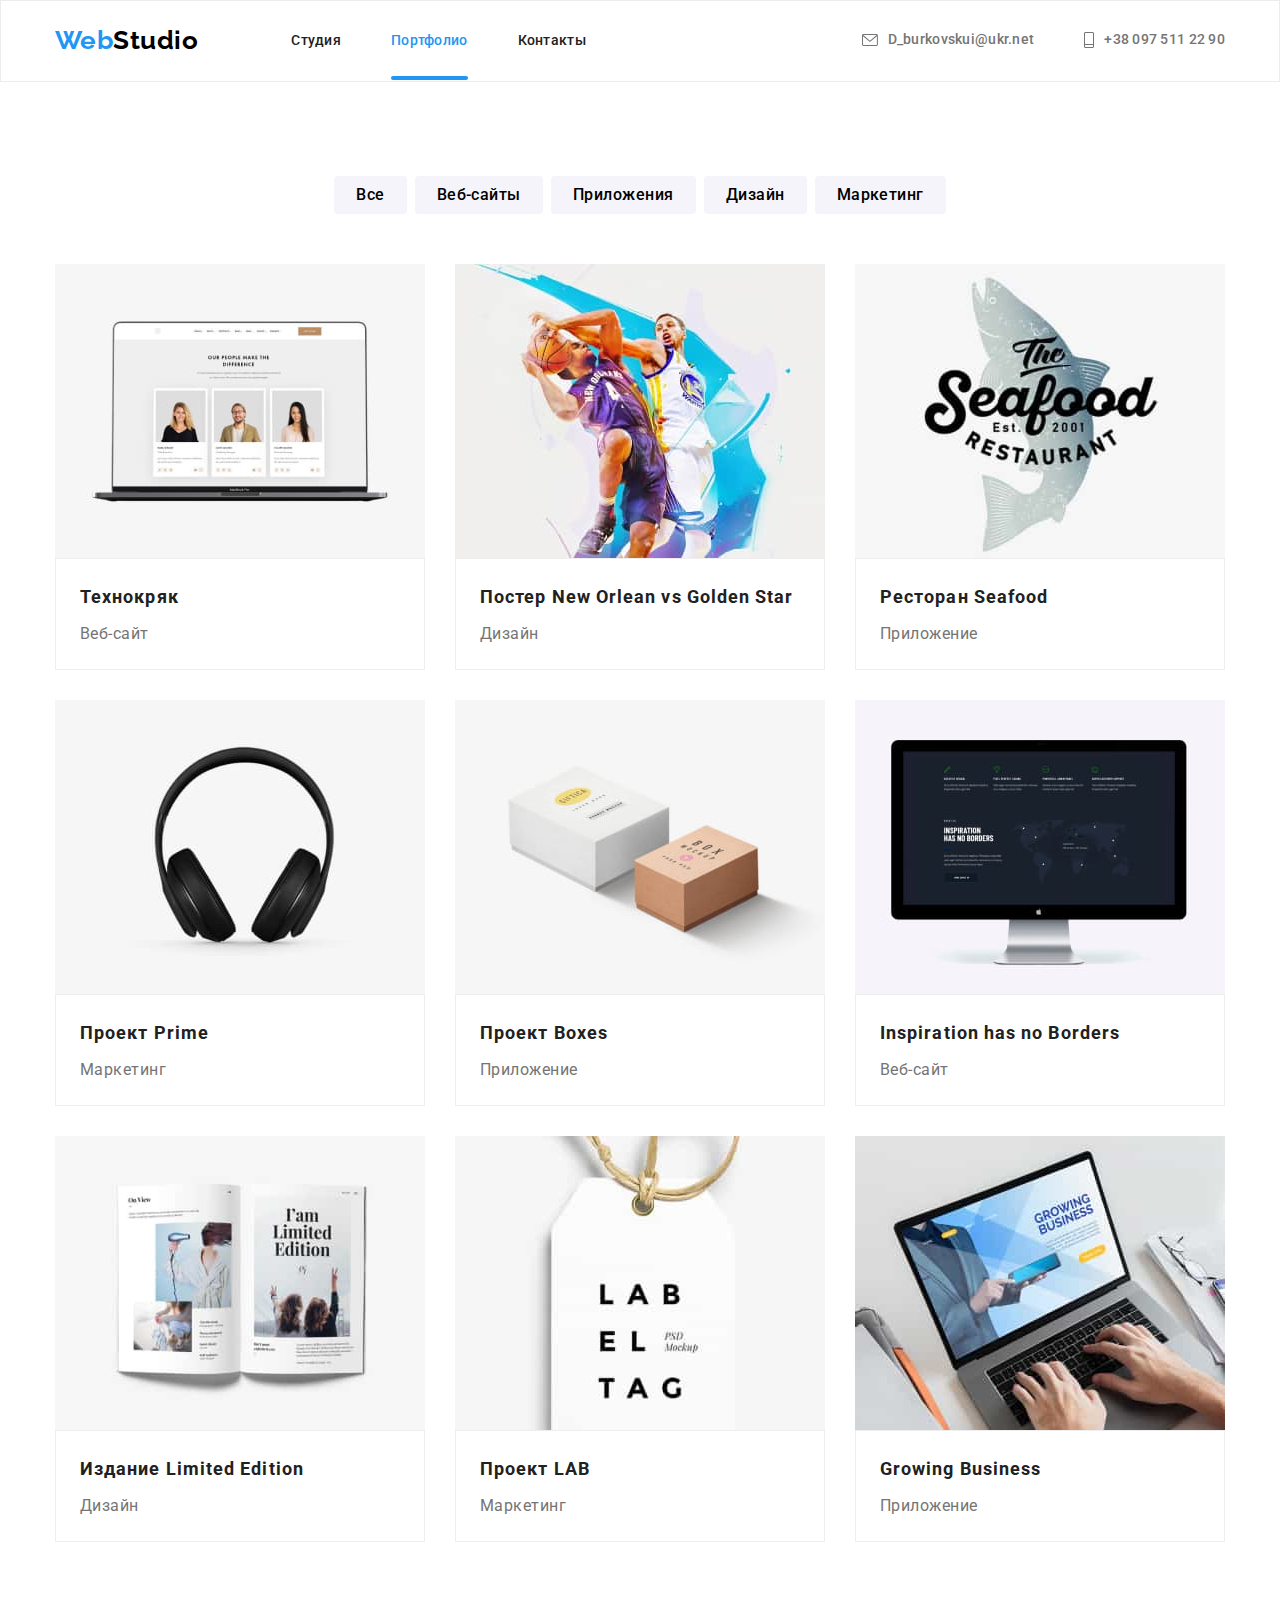
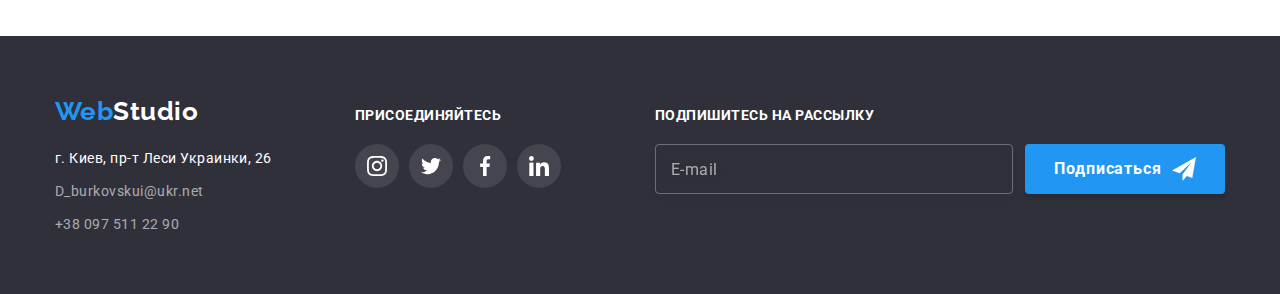
==== portfolio.html @ 9771c212 "Добавил стартовые файлы проекта" ====
<!DOCTYPE html>
<html lang="ru">

   <head>
   <meta charset="UTF-8">
   <meta http-equiv="X-UA-Compatible" content="IE=edge">
   <meta name="viewport" content="width=device-width, initial-scale=1.0">
   <title>Web studio</title>
   <link rel="preconnect" href="https://fonts.gstatic.com">
   <link
   href="https://fonts.googleapis.com/css2?family=Raleway:wght@700&family=Roboto:wght@400;500;700;900&display=swap"
   rel="stylesheet">
   <link rel="stylesheet" href="./css/main.min.css">
   </head>

   <body>

      <!-- Header -->

      <header class="page-header">
         <div class="container page-header__container">

            <nav class="navigation">

               <a href="./index.html" class="logo page-header__logo">Web<span class="logo--black-color">Studio</span></a>

               <ul class="navigation__list">
                  <li class="navigation__item">
                     <a href="./index.html" class="navigation__link">Студия</a>
                  </li>
                  <li class="navigation__item">
                     <a href="./portfolio.html" class="navigation__link navigation__link--current">Портфолио</a>
                  </li>
                  <li class="navigation__item">
                     <a href="" class="navigation__link">Контакты</a>
                  </li>
               </ul>
            </nav>

            <ul class="contacts">
               <li class="contacts__item">
                  <a href="mailto:D_burkovskui@ukr.net" class="contacts__link">
                     <svg class="contacts__icon--mail">
                        <use href="./images/svg-icons/sprite.svg#icon-message"></use>
                     </svg> D_burkovskui@ukr.net
                  </a>
               </li>
               <li class="contacts__item">
                  <a href="tel:+380975112290" class="contacts__link">
                     <svg class="contacts__icon--phone">
                        <use href="./images/svg-icons/sprite.svg#icon-phone"></use>
                     </svg>+38 097 511 22 90
                  </a>
               </li>
            </ul>
         </div>
      </header>

      <!-- Portfolio section -->

      <main>
         <section class="portfolio-page section">

            <div class="container">
               <h1 class="section-title visually-hidden">Портфолио</h1>

               <ul class="filter-list">
                  <li class="filter-list__item"><button type="button" class="button filter-list__button">Все</button></li>
                  <li class="filter-list__item"><button type="button" class="button filter-list__button">Веб-сайты</button></li>
                  <li class="filter-list__item"><button type="button" class="button filter-list__button">Приложения</button></li>
                  <li class="filter-list__item"><button type="button" class="button filter-list__button">Дизайн</button></li>
                  <li class="filter-list__item"><button type="button" class="button filter-list__button">Маркетинг</button></li>
               </ul>

               <ul class="product-list grid">

                  <li class="grid-item">
                    <article class="product">
                        <a href="" class="product__link">
                           <div class="thumb thumb--overfolw-hidden">
                              <img src="./images/images-portfolio/img(8).jpg" alt="Команда" width="370" height="294">
                              <div class="product__description">
                                 <p class="product__text">Технокряк это современная площадка распространения коронавируса.
                                    Компании используют эту платформу для цифрового шпионажа и атак
                                    на защищённые сервера конкурентов.
                                 </p>
                              </div>
                           </div>
                           <div class="product__meta">
                              <h3 class="product__name">Технокряк</h3>
                              <p class="product__field">Веб-сайт</p>
                           </div>
                        </a>
                    </article>
                  </li>

                  <li class="grid-item">
                     <article class="product">
                        <a href="" class="product__link">
                           <div class="thumb--overfolw-hidden thumb">
                              <img src="./images/images-portfolio/img(9).jpg" alt="Команда" width="370" height="294">
                              <div class="product__description">
                                 <p class="product__text">Технокряк это современная площадка распространения коронавируса.
                                    Компании используют эту платформу для цифрового шпионажа и атак
                                    на защищённые сервера конкурентов.
                                 </p>
                              </div>
                           </div>
                           <div class="product__meta">
                              <h3 class="product__name">Постер New Orlean vs Golden Star</h3>
                              <p class="product__field">Дизайн</p>
                           </div>
                        </a>
                     </article>
                  </li>

                  <li class="grid-item">
                     <article class="product">
                        <a href="" class="product__link">
                           <div class="thumb--overfolw-hidden thumb">
                              <img src="./images/images-portfolio/img(10).jpg" alt="Команда" width="370" height="294">
                              <div class="product__description">
                                 <p class="product__text">Технокряк это современная площадка распространения коронавируса.
                                    Компании используют эту платформу для цифрового шпионажа и атак
                                    на защищённые сервера конкурентов.
                                 </p>
                              </div>
                           </div>
                           <div class="product__meta">
                              <h3 class="product__name">Ресторан Seafood</h3>
                              <p class="product__field">Приложение</p>
                           </div>
                        </a>
                     </article>
                  </li>

                  <li class="grid-item">
                     <article class="product">
                        <a href="" class="product__link">
                           <div class="thumb--overfolw-hidden thumb">
                              <img src="./images/images-portfolio/img(11).jpg" alt="Команда" width="370" height="294">
                              <div class="product__description">
                                 <p class="product__text">Технокряк это современная площадка распространения коронавируса.
                                    Компании используют эту платформу для цифрового шпионажа и атак
                                    на защищённые сервера конкурентов.
                                 </p>
                              </div>
                           </div>
                           <div class="product__meta">
                              <h3 class="product__name">Проект Prime</h3>
                              <p class="product__field">Маркетинг</p>
                           </div>
                        </a>
                     </article>
                  </li>

                  <li class="grid-item">
                     <article class="product">
                        <a href="" class="product__link">
                           <div class="thumb--overfolw-hidden thumb">
                              <img src="./images/images-portfolio/img(12).jpg" alt="Команда" width="370" height="294">
                              <div class="product__description">
                                 <p class="product__text">Технокряк это современная площадка распространения коронавируса.
                                    Компании используют эту платформу для цифрового шпионажа и атак
                                    на защищённые сервера конкурентов.
                                 </p>
                              </div>
                           </div>
                           <div class="product__meta">
                              <h3 class="product__name">Проект Boxes</h3>
                              <p class="product__field">Приложение</p>
                           </div>
                        </a>
                     </article>
                  </li>

                  <li class="grid-item">
                     <article class="product">
                        <a href="" class="product__link">
                           <div class="thumb--overfolw-hidden thumb">
                              <img src="./images/images-portfolio/img(13).jpg" alt="Команда" width="370" height="294">
                              <div class="product__description">
                                 <p class="product__text">Технокряк это современная площадка распространения коронавируса.
                                    Компании используют эту платформу для цифрового шпионажа и атак
                                    на защищённые сервера конкурентов.
                                 </p>
                              </div>
                           </div>
                           <div class="product__meta">
                              <h3 class="product__name">Inspiration has no Borders</h3>
                              <p class="product__field">Веб-сайт</p>
                           </div>
                        </a>
                     </article>
                  </li>

                  <li class="grid-item">
                     <article class="product">
                        <a href="" class="product__link">
                           <div class="thumb--overfolw-hidden thumb">
                              <img src="./images/images-portfolio/img(14).jpg" alt="Команда" width="370" height="294">
                              <div class="product__description">
                                 <p class="product__text">Технокряк это современная площадка распространения коронавируса.
                                    Компании используют эту платформу для цифрового шпионажа и атак
                                    на защищённые сервера конкурентов.
                                 </p>
                              </div>
                           </div>
                           <div class="product__meta">
                              <h3 class="product__name">Издание Limited Edition</h3>
                              <p class="product__field">Дизайн</p>
                           </div>
                        </a>
                     </article>
                  </li>

                  <li class="grid-item">
                     <article class="product">
                        <a href="" class="product__link">
                           <div class="thumb--overfolw-hidden thumb">
                              <img src="./images/images-portfolio/img(15).jpg" alt="Команда" width="370" height="294">
                              <div class="product__description">
                                 <p class="product__text">Технокряк это современная площадка распространения коронавируса.
                                    Компании используют эту платформу для цифрового шпионажа и атак
                                    на защищённые сервера конкурентов.
                                 </p>
                              </div>
                           </div>
                           <div class="product__meta">
                              <h3 class="product__name">Проект LAB</h3>
                              <p class="product__field">Маркетинг</p>
                           </div>
                        </a>
                     </article>
                  </li>

                  <li class="grid-item">
                     <article class="product">
                        <a href="" class="product__link">
                           <div class="thumb--overfolw-hidden thumb">
                              <img src="./images/images-portfolio/img(16).jpg" alt="Команда" width="370" height="294">
                              <div class="product__description">
                                 <p class="product__text">
                                    Технокряк это современная площадка распространения коронавируса.
                                    Компании используют эту платформу для цифрового шпионажа и атак
                                    на защищённые сервера конкурентов.
                                 </p>
                              </div>
                           </div>
                           <div class="product__meta">
                              <h3 class="product__name">Growing Business</h3>
                              <p class="product__field">Приложение</p>
                           </div>
                        </a>
                     </article>
                  </li>

               </ul>
            </div>
         </section>
      </main>

      <!-- Footer -->

      <footer class="page-footer">
         <div class="container page-footer__container">

            <div class="page-footer__address-part">

               <a href="./index.html" class="logo page-footer__logo">Web<span class="logo--inverse">Studio</span></a>

               <address class="address">
                  <ul class="address__list">
                     <li class="address__item">
                        <a href="https://goo.gl/maps/1382NL266sKPZNC96"
                     class="address__link address__link--white-color" target="_blank" rel="noopener noreferrer">г. Киев, пр-т Леси Украинки, 26</a>
                     </li>
                     <li class="address__item">
                        <a href="mailto:D_burkovskui@ukr.net"
                     class="address__link">D_burkovskui@ukr.net</a>
                     </li>
                     <li class="address__item">
                        <a href="tel:+380975112290" class="address__link">+38 097 511 22 90</a>
                     </li>
                  </ul>
               </address>
            </div>

            <div class="page-footer__socials-part">
               <p class="subtitle">присоединяйтесь</p>

               <ul class="socials page-footer__socials">
                  <li class="socials__item">
                     <a href="" class="socials__link socials__link--bgcgrey" aria-label="Instagarm" target="_blank"
                     rel="noopener noreferrer">
                        <svg class="socials__icon socials__icon--notfillchange">
                           <use href="./images/svg-icons/sprite.svg#icon-instagram"></use>
                        </svg>
                     </a>
                  </li>
                  <li class="socials__item">
                     <a href="" class="socials__link socials__link--bgcgrey" aria-label="Twitter" target="_blank" rel="noopener noreferrer">
                        <svg class="socials__icon socials__icon--notfillchange">
                           <use href="./images/svg-icons/sprite.svg#icon-twitter"></use>
                        </svg>
                     </a>
                  </li>
                  <li class="socials__item">
                     <a href="" class="socials__link socials__link--bgcgrey" aria-label="Facebook" target="_blank"
                     rel="noopener noreferrer">
                        <svg class="socials__icon socials__icon--notfillchange">
                           <use href="./images/svg-icons/sprite.svg#icon-facebook"></use>
                        </svg>
                     </a>
                  </li>
                  <li class="socials__item">
                     <a href="" class="socials__link socials__link--bgcgrey" aria-label="LinkedIn" target="_blank"
                     rel="noopener noreferrer">
                        <svg class="socials__icon socials__icon--notfillchange">
                           <use href="./images/svg-icons/sprite.svg#icon-linkedin"></use>
                        </svg>
                     </a>
                  </li>
               </ul>
            </div>

            <div class="page-footer__form-part">
               <p class="subtitle">Подпишитесь на рассылку</p>

               <form class="subscribes-form">
                  <label>
                     <input class="subscribes-form__input" type="email" name="email" placeholder="E-mail"/>
                  </label>
                  <button type="submit" class="subscribes-form__button button">Подписаться
                     <svg class="submit__icon submit__icon--append">
                        <use href="./images/svg-icons/sprite.svg#icon-send-message"></use>
                     </svg>
                  </button>
               </form>
            </div>

         </div>
      </footer>

   </body>

</html>
---- css/main.min.css ----
html{box-sizing:border-box}*,*::before,*::after{box-sizing:inherit}html{line-height:1.15}body{margin:0}h1{font-size:2em;margin:0.67em 0}hr{box-sizing:content-box;height:0}pre{font-family:monospace, monospace;font-size:1em}a{-webkit-text-decoration-skip:objects}abbr[title]{text-decoration:underline dotted}b,strong{font-weight:bolder}code,kbd,samp{font-family:monospace, monospace;font-size:1em}small{font-size:80%}sub,sup{font-size:75%;line-height:0;position:relative;vertical-align:baseline}sub{bottom:-0.25em}sup{top:-0.5em}button,input,optgroup,select,textarea{font-family:inherit;font-size:100%;line-height:1.15;margin:0}button,select{text-transform:none}button,[type='reset'],[type='submit']{-webkit-appearance:button}button::-moz-focus-inner,[type='button']::-moz-focus-inner,[type='reset']::-moz-focus-inner,[type='submit']::-moz-focus-inner{border-style:none;padding:0}button:-moz-focusring,[type='button']:-moz-focusring,[type='reset']:-moz-focusring,[type='submit']:-moz-focusring{outline:1px dotted ButtonText}fieldset{padding:0.35em 0.75em 0.625em}legend{padding:0}progress{vertical-align:baseline}[type='number']::-webkit-inner-spin-button,[type='number']::-webkit-outer-spin-button{height:auto}[type='search']{-webkit-appearance:textfield;outline-offset:-2px}[type='search']::-webkit-search-cancel-button,[type='search']::-webkit-search-decoration{-webkit-appearance:none}::-webkit-file-upload-button{-webkit-appearance:button;font:inherit}details{display:block}summary{display:list-item}:root{--main-text-color: #212121;--auxiliary-text-color: #757575;--accent-text-color: #2196f3;--main-bg-color: #ffffff;--auxiliary-bg-color: #f5f4fa;--main-bg-section-color: #2f303a;--main-icon-color: #afb1b8;--logo-font: "Raleway", sans-serif;--main-text-font: "Roboto", sans-serif;--grid-item: 3;--animation: 250ms cubic-bezier(0.4, 0, 0.2, 1)}.container{width:1200px;padding-left:15px;padding-right:15px;margin-left:auto;margin-right:auto}html{box-sizing:border-box}*,*::after,*::before{box-sizing:inherit}body{background-color:var(--main-bg-color);font-family:var(--main-text-font);color:var(--main-text-color);letter-spacing:0.03em}img{display:block;max-width:100%}.list{list-style:none;padding-left:0;margin-bottom:0}.visually-hidden{position:absolute !important;clip:rect(1px 1px 1px 1px);clip:rect(1px, 1px, 1px, 1px);padding:0 !important;border:0 !important;height:1px !important;width:1px !important;overflow:hidden}.logo{font-family:var(--logo-font);font-weight:700;font-size:26px;line-height:1.19;color:var(--accent-text-color);text-decoration:none}.button{font-size:16px;text-align:center;cursor:pointer;border:0;border-radius:4px;transition:color var(--animation),background-color var(--animation),box-shadow var(--animation)}.section-title{font-weight:700;font-size:36px;line-height:1.16;text-align:center;margin:0}.subtitle{font-weight:700;font-size:14px;line-height:1.14;text-transform:uppercase;color:var(--main-bg-color);margin:0}.socials{display:flex;list-style:none;padding-left:0;margin:0}.socials__item:not(:last-child){margin-right:10px}.socials__icon{width:20px;height:20px;fill:var(--main-icon-color)}.socials__link{display:flex;justify-content:center;align-items:center;width:44px;height:44px;background-color:var(--main-bg-color);border-radius:50%;transition:background-color var(--animation)}.socials__link:hover,.socials__link:focus{background-color:var(--accent-text-color)}.socials__link:hover .socials__icon,.socials__link:focus .socials__icon{fill:var(--main-bg-color)}.socials__link .socials__icon{transition:fill var(--animation)}.modal__backdrop{position:fixed;top:0;left:0;width:100%;height:100%;background-color:rgba(0,0,0,0.2);z-index:100;opacity:1;transition:opacity 500ms ease-out 200ms}.modal__backdrop.is-hidden{opacity:0;pointer-events:none;visibility:hidden}.modal{position:absolute;top:50%;left:50%;transform:translate(-50%, -50%) scale(1);width:100%;max-width:528px;min-height:581px;background:var(--main-bg-color);box-shadow:0px 1px 3px rgba(0,0,0,0.12),0px 1px 1px rgba(0,0,0,0.14),0px 2px 1px rgba(0,0,0,0.2);border-radius:4px;transition:transform 300ms ease-out 1ms}.is-hidden .modal{transform:translate(100%, 100%) scale(0.2)}.modal__close-button{position:absolute;top:8px;right:8px;display:flex;justify-content:center;align-items:center;width:30px;height:30px;background:var(--main-bg-color);border:1px solid rgba(0,0,0,0.1);border-radius:50%;cursor:pointer;transition:border-color var(--animation)}.modal__close-button:hover,.modal__close-button:focus{outline:none;border-color:var(--accent-text-color)}.modal__close-button:hover .modal__icon_exit,.modal__close-button:focus .modal__icon_exit{fill:var(--accent-text-color)}.modal__close-button .modal__icon_exit{width:18px;height:18px;transition:fill var(--animation)}.order-service-form{padding:40px}.form-group{margin-bottom:10px;position:relative;margin-top:4px}.order-service-form__title{font-weight:700;font-size:20px;line-height:1.15px;text-align:center;color:var(--main-text-color);margin:0;margin-bottom:12px}.order-service-form__label{font-weight:400;font-size:12px;line-height:1.17px;letter-spacing:0.01em;color:var(--auxiliary-text-color)}.modal__icon{position:absolute;top:50%;left:12px;width:18px;height:18px;transform:translateY(-50%);transition:fill var(--animation)}.order-service-form__input{width:100%;border:1px solid rgba(33,33,33,0.2);border-radius:4px;height:40px;padding:0 42px;transition:border-color var(--animation)}.order-service-form__input:focus+.modal__icon,.order-service-form__input:not(:placeholder-shown)+.modal__icon{fill:var(--accent-text-color)}.order-service-form__input:not(:placeholder-shown){border-color:var(--accent-text-color)}.order-service-form__input:focus{outline:none;border-color:var(--accent-text-color)}.order-service-form__feedback{width:100%;resize:none;border:1px solid rgba(33,33,33,0.2);border-radius:4px;margin-top:4px;padding:12px 16px 0;transition:border-color var(--animation)}.order-service-form__feedback::placeholder{font-weight:400;font-size:14px;line-height:1.14px;letter-spacing:0.01em;color:rgba(117,117,117,0.5)}.order-service-form__feedback:not(:placeholder-shown){border-color:var(--accent-text-color)}.order-service-form__feedback:focus{outline:none;border-color:var(--accent-text-color)}.submit-button{background-color:var(--accent-text-color);color:var(--main-bg-color);font-weight:700;line-height:1.88;letter-spacing:0.06em;box-shadow:0px 4px 4px rgba(0,0,0,0.15);padding:10px 55px;margin-top:30px;display:flex;margin-right:auto;margin-left:auto}.submit-button:focus,.submit-button:hover{background-color:var(--auxiliary-bg-color);color:var(--main-text-color)}.check{margin-top:20px;display:flex;justify-content:center;align-items:center;font-weight:400;font-size:14px;line-height:1.7;color:var(--auxiliary-text-color)}.modal__link--checkbox{font-weight:400;font-size:14px;line-height:1.71;text-decoration-line:underline;color:var(--accent-text-color);margin-left:3px}.check__input{position:absolute;width:1px;height:1px;margin:-1px;border:0;padding:0;clip:rect(0 0 0 0);overflow:hidden}.check__input:checked+.check__box{background-color:var(--accent-text-color);background-image:url(../images/svg-icons/icons/on.svg);background-repeat:no-repeat;background-size:cover;background-origin:border-box;border-color:var(--accent-text-color)}.check__box{display:inline-block;width:16px;height:15px;background-color:var(--main-bg-color);border:2px solid var(--main-text-color);border-radius:4px;margin-right:9px;cursor:pointer}.subscribes-form{margin-top:20px;display:flex;justify-content:space-between}.subscribes-form__button{font-weight:700;line-height:1.86;display:flex;align-items:center;justify-content:center;letter-spacing:0.06em;color:var(--main-bg-color);background-color:var(--accent-text-color);box-shadow:0px 4px 4px rgba(0,0,0,0.15);width:200px;height:50px;transition:color var(--animation),background-color var(--animation)}.subscribes-form__button:hover .submit__icon,.subscribes-form__button:focus .submit__icon{fill:currentColor}.subscribes-form__button:hover,.subscribes-form__button:focus{background-color:var(--auxiliary-bg-color);color:var(--main-text-color)}.subscribes-form__button .submit__icon{transition:fill var(--animation)}.submit__icon{width:24px;height:24px;fill:var(--main-bg-color)}.submit__icon--append{margin-left:10px}.subscribes-form__input{width:358px;height:50px;background-color:transparent;border:1px solid rgba(255,255,255,0.3);border-radius:4px;padding:15px;filter:drop-shadow(0px 4px 4px rgba(0,0,0,0.15));color:var(--main-bg-color)}.subscribes-form__input:-webkit-autofill,.subscribes-form__input:-webkit-autofill:hover,.subscribes-form__input:-webkit-autofill:focus{-webkit-text-fill-color:var(--main-bg-color);-webkit-box-shadow:0 0 0px 1000px var(--main-bg-section-color) inset}.subscribes-form__input::placeholder{font-weight:400;font-size:16px;line-height:1.25;letter-spacing:0.03em;color:rgba(255,255,255,0.6)}.filter-list{display:flex;justify-content:center;list-style:none;padding-left:0;margin:0;margin-bottom:50px}.filter-list__item:not(:last-child){margin-right:8px}.filter-list__button{font-size:16px;background-color:var(--auxiliary-bg-color);font-weight:500;line-height:1.63;letter-spacing:0.03em;padding:6px 22px}.filter-list__button:hover,.filter-list__button:focus{background-color:var(--accent-text-color);color:var(--main-bg-color);box-shadow:0px 3px 1px rgba(0,0,0,0.1),0px 1px 2px rgba(0,0,0,0.08),0px 2px 2px rgba(0,0,0,0.12)}.product__link{display:inline-block;cursor:pointer;transition:box-shadow var(--animation);text-decoration:none}.product__link:hover,.product__link:focus{box-sizing:border-box;box-shadow:0px 1px 1px rgba(0,0,0,0.12),0px 4px 4px rgba(0,0,0,0.06),1px 4px 6px rgba(0,0,0,0.16)}.product__link:hover .product__description,.product__link:focus .product__description{background-color:rgba(33,150,243,0.9);opacity:1;transform:translate(0, 0)}.thumb--overfolw-hidden{overflow:hidden}.product__description{position:absolute;top:0;left:0;transform:translate(0, 100%);opacity:0;width:100%;height:100%;padding:63px 24px;transition:transform var(--animation),opacity var(--animation),background-color var(--animation)}.product__text{font-weight:400;font-size:18px;line-height:1.5;color:var(--main-bg-color);margin:0}.product__meta{background-color:var(--main-bg-color);border:1px solid #eeeeee;padding:20px 24px}.product__name{font-weight:700;font-size:18px;line-height:2;letter-spacing:0.06em;color:var(--main-text-color);margin:0}.product__field{font-weight:400;font-size:16px;line-height:1.88;margin:0;margin-top:4px;color:var(--auxiliary-text-color)}.grid{display:flex;flex-wrap:wrap;padding:0;margin-left:-30px;margin-top:-30px}.grid-item{flex-basis:calc((100% - 30px * var(--grid-item)) / var(--grid-item));margin-left:30px;margin-top:30px}.section{padding-bottom:94px}.page-header{padding-top:24px;padding-bottom:25px;border:1px solid #ececec}.page-header__container{display:flex;justify-content:flex-end;align-items:center}.page-header__logo{margin-right:93px}.logo--black-color{color:#000000}.logo--inverse{color:var(--main-bg-color)}.navigation__list{display:inline-flex;list-style:none;padding-left:0;margin:0}.navigation__item:not(:last-child){margin-right:50px}.navigation__link{font-weight:500;font-size:14px;line-height:1.14;letter-spacing:0.02em;color:var(--main-text-color);position:relative;text-decoration:none;transition:color var(--animation)}.navigation__link::after{content:"";width:100%;height:4px;border-radius:2px;background-color:var(--accent-text-color);position:absolute;bottom:-32px;left:0;opacity:0;transition:opacity var(--animation)}.navigation__link:hover::after,.navigation__link:focus::after{opacity:1}.navigation__link:hover,.navigation__link:focus{color:var(--accent-text-color)}.navigation__link--current{color:var(--accent-text-color);position:relative}.navigation__link--current::after{content:"";width:100%;height:4px;border-radius:2px;background-color:var(--accent-text-color);position:absolute;bottom:-32px;left:0;opacity:1}.navigation{display:flex;align-items:center;margin-right:auto}.contacts{display:inline-flex;list-style:none;padding-left:0;margin:0}.contacts__item:not(:last-child){margin-right:50px}.contacts__link{display:flex;align-items:center;font-weight:500;font-size:14px;line-height:1.14;letter-spacing:0.02em;color:var(--auxiliary-text-color);transition:color var(--animation);text-decoration:none}.contacts__link:hover,.contacts__link:focus{color:var(--accent-text-color)}.contacts__link:hover .contacts__icon--phone,.contacts__link:focus .contacts__icon--phone,.contacts__link:hover .contacts__icon--mail,.contacts__link:focus .contacts__icon--mail{fill:var(--accent-text-color)}.contacts__link .contacts__icon--mail{width:16px;height:12px;margin-right:10px;fill:currentColor;transition:fill var(--animation)}.contacts__link .contacts__icon--phone{width:10px;height:16px;margin-right:10px;fill:currentColor;transition:fill var(--animation)}.hero{max-width:1600px;background-image:linear-gradient(to right, rgba(47,48,58,0.4), rgba(47,48,58,0.4)),url(../images/background-image.png);background-repeat:no-repeat;background-position:center;background-size:cover;background-color:#c4c4c4;padding-bottom:200px;padding-top:200px}.hero,.hero__content{margin-right:auto;margin-left:auto;text-align:center}.hero__content{max-width:696px}.hero__title{font-weight:900;font-size:44px;line-height:1.36;letter-spacing:0.06em;text-transform:uppercase;color:var(--main-bg-color);margin:0}.button__hero{font-size:16px;background-color:var(--accent-text-color);color:var(--main-bg-color);font-weight:700;line-height:1.88;letter-spacing:0.06em;box-shadow:0px 4px 4px rgba(0,0,0,0.15);padding:10px 32px;margin:30px auto 0}.button__hero:hover,.button__hero:focus{background-color:var(--auxiliary-bg-color);color:var(--main-text-color)}.advantages{padding-top:94px}.advantages__title{font-weight:700;font-size:14px;line-height:1.14;text-transform:uppercase;margin:0}.advantages__grid-item{--grid-item: 4}.advantages__text{font-weight:400;font-size:14px;line-height:1.71;color:var(--auxiliary-text-color);margin:0;margin-top:10px}.advantages__item::before{display:block;content:"";height:120px;margin-bottom:30px;background-color:var(--auxiliary-bg-color);background-repeat:no-repeat;background-position:center;border-radius:4px}.antenna-icon::before{background-image:url("../images/images-features-section/antenna.svg")}.clock-icon::before{background-image:url("../images/images-features-section/clock.svg")}.diagram-icon::before{background-image:url("../images/images-features-section/diagram.svg")}.astronaut-icon::before{background-image:url("../images/images-features-section/astronaut.svg")}.portfolio__title{margin-bottom:50px}.thumb{position:relative}.portfolio__description{position:absolute;bottom:0;left:0;width:100%;height:70px;background-color:rgba(47,48,58,0.8);display:flex;justify-content:center;align-items:center}.our-team{background-color:var(--auxiliary-bg-color);padding-top:94px}.our-team__title{margin-bottom:50px}.our-team__grid-item{--grid-item: 4}.our-team__item{background:var(--main-bg-color);box-shadow:0px 1px 3px rgba(0,0,0,0.12),0px 1px 1px rgba(0,0,0,0.14),0px 2px 1px rgba(0,0,0,0.2);border-radius:0px 0px 4px 4px}.team-member__meta{padding-bottom:30px;padding-top:30px}.team-member__name{font-weight:500;font-size:16px;line-height:1.19;text-align:center;padding-bottom:10px;margin:0}.team-member__profession{font-weight:400;font-size:16px;line-height:1.19;text-align:center;color:var(--auxiliary-text-color);padding-bottom:16px;margin:0}.our-team__socials{justify-content:center}.regular-customers__grid-item{--grid-item: 6}.regular-customers__title{padding-top:94px;margin-bottom:50px}.regular-customers__list{list-style:none;padding-left:0;margin-bottom:0}.regular-customers__list li:nth-child(1) svg{width:45px;height:50px}.regular-customers__list li:nth-child(2) svg{width:40px;height:52px}.regular-customers__list li:nth-child(3) svg{width:41px;height:43px}.regular-customers__list li:nth-child(4) svg{width:80px;height:42px}.regular-customers__list li:nth-child(5) svg{width:59px;height:47px}.regular-customers__list li:nth-child(6) svg{width:88px;height:46px}.regular-customers__link{display:flex;justify-content:center;align-items:center;height:90px;fill:var(--main-icon-color);background-color:var(--main-bg-color);border:1px solid var(--main-icon-color);border-radius:4px;transition:fill var(--animation),border var(--animation)}.regular-customers__link:hover,.regular-customers__link:focus{--main-icon-color: var(--accent-text-color)}.page-footer__address-part,.page-footer__socials-part{flex-basis:calc((50% - 45px) / 2)}.page-footer__form-part{flex-basis:calc(50% - 15px)}.page-footer{background-color:var(--main-bg-section-color)}.page-footer__container{display:flex;justify-content:space-between;align-items:baseline}.page-footer__logo{display:inline-block;padding-top:60px;padding-bottom:20px}.address__link{font-style:normal;font-weight:400;font-size:14px;line-height:1.71;color:rgba(255,255,255,0.6);text-decoration:none;transition:color var(--animation)}.address__link:hover,.address__link:focus,.address__link:hover,.address__link:focus{color:var(--accent-text-color)}.address__link--white-color{color:var(--main-bg-color)}.address__list{padding-bottom:57px;list-style:none;padding-left:0;margin:0}.address__item:not(:first-child){margin-top:9px}.page-footer__socials{margin-top:20px}.socials__icon--notfillchange{fill:var(--main-bg-color)}.socials__link--bgcgrey{background-color:rgba(255,255,255,0.1)}.socials__link--bgcgrey:hover,.socials__link--bgcgrey:focus{background-color:var(--accent-text-color)}.portfolio-page{padding-top:94px}.product-list{list-style:none;padding-left:0;margin-bottom:0}
/*# sourceMappingURL=main.min.css.map */
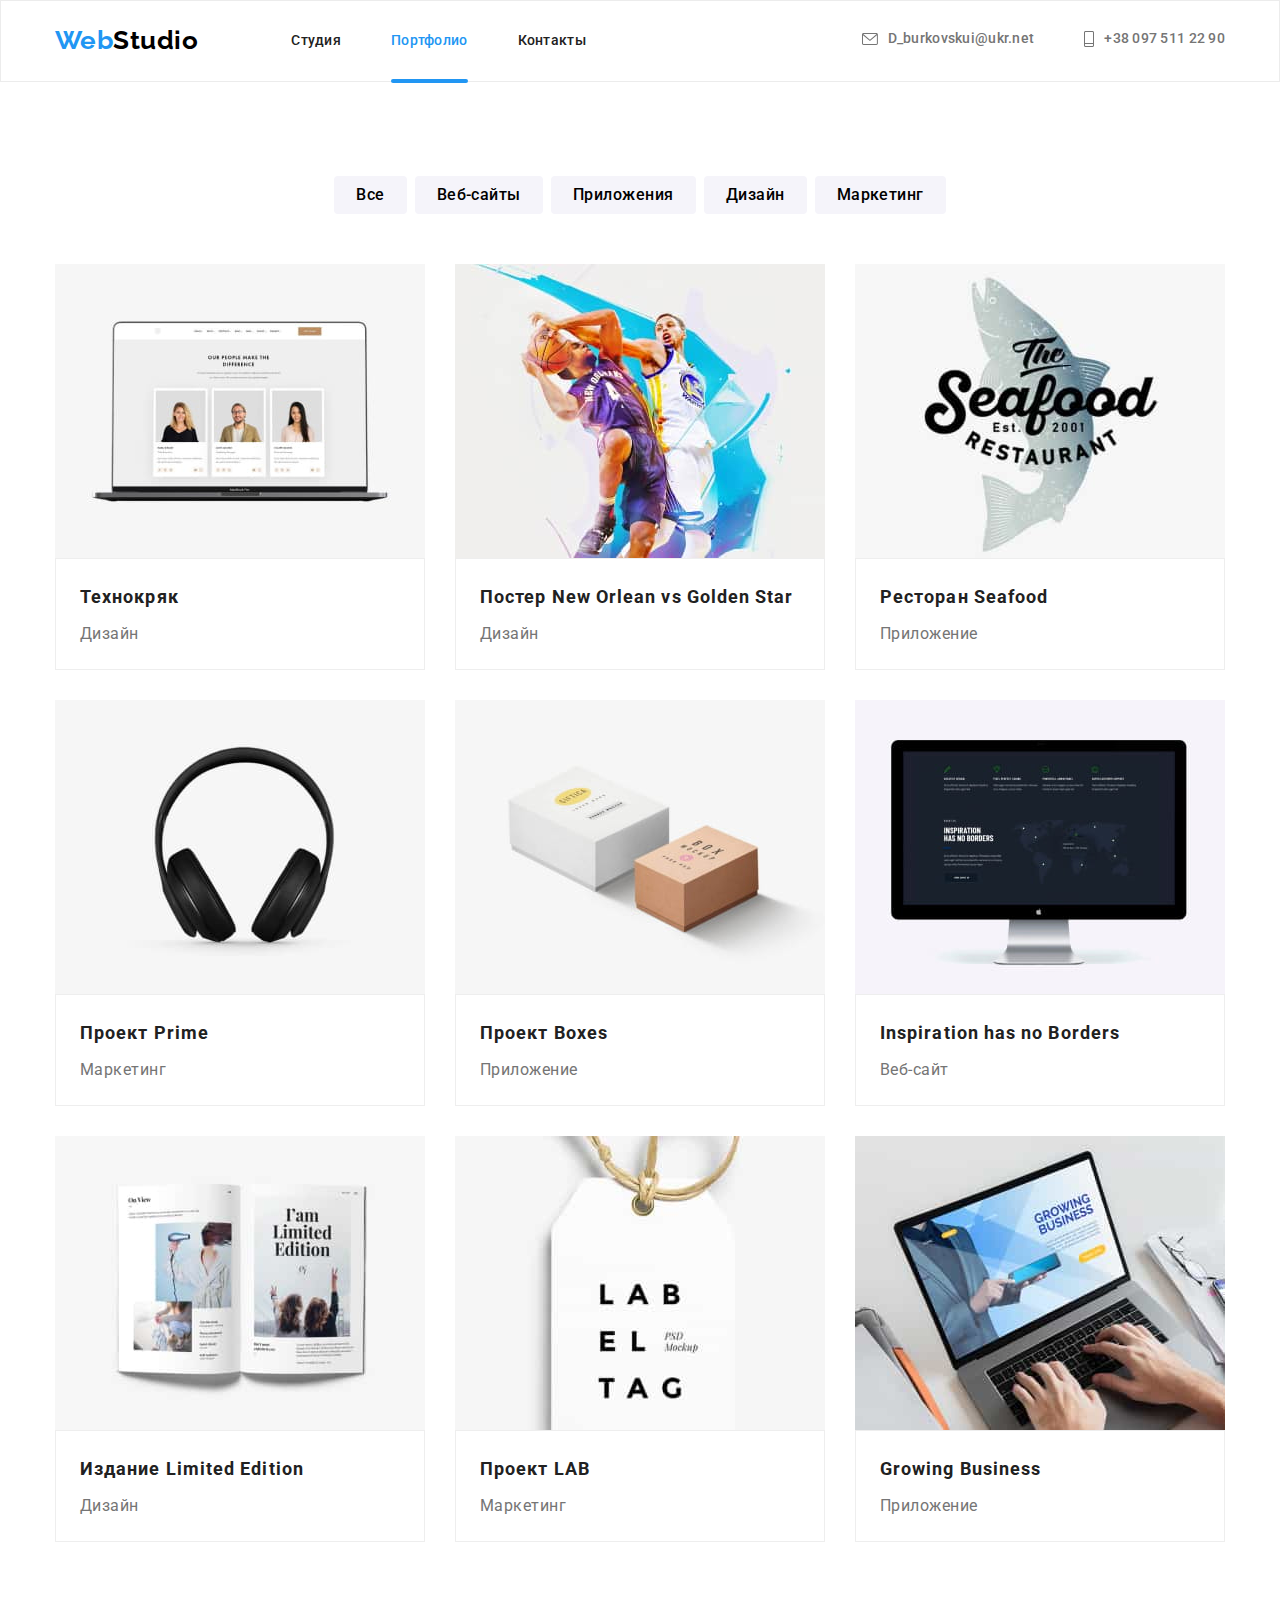
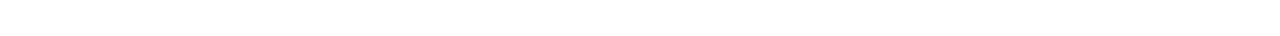
==== commit a5dd9a8f: "05.05 version" ====
--- a/portfolio.html
+++ b/portfolio.html
@@ -23,38 +23,49 @@
             <nav class="navigation">
 
                <a href="./index.html" class="logo page-header__logo">Web<span class="logo--black-color">Studio</span></a>
-
-               <ul class="navigation__list">
-                  <li class="navigation__item">
-                     <a href="./index.html" class="navigation__link">Студия</a>
-                  </li>
-                  <li class="navigation__item">
-                     <a href="./portfolio.html" class="navigation__link navigation__link--current">Портфолио</a>
-                  </li>
-                  <li class="navigation__item">
-                     <a href="" class="navigation__link">Контакты</a>
-                  </li>
-               </ul>
+               <div class="header__navigation--wrap">
+
+                  <ul class="navigation__list">
+                     <li class="navigation__item">
+                        <a href="./index.html" class="navigation__link">Студия</a>
+                     </li>
+                     <li class="navigation__item">
+                        <a href="./portfolio.html" class="navigation__link navigation__link--current">Портфолио</a>
+                     </li>
+                     <li class="navigation__item">
+                        <a href="" class="navigation__link">Контакты</a>
+                     </li>
+                  </ul>
+               </div>
             </nav>
-
-            <ul class="contacts">
-               <li class="contacts__item">
-                  <a href="mailto:D_burkovskui@ukr.net" class="contacts__link">
-                     <svg class="contacts__icon--mail">
-                        <use href="./images/svg-icons/sprite.svg#icon-message"></use>
-                     </svg> D_burkovskui@ukr.net
-                  </a>
-               </li>
-               <li class="contacts__item">
-                  <a href="tel:+380975112290" class="contacts__link">
-                     <svg class="contacts__icon--phone">
-                        <use href="./images/svg-icons/sprite.svg#icon-phone"></use>
-                     </svg>+38 097 511 22 90
-                  </a>
-               </li>
-            </ul>
-         </div>
-      </header>
+   <div class="header__contacts--wrap">
+      <ul class="contacts">
+         <li class="contacts__item">
+            <a href="mailto:D_burkovskui@ukr.net" class="contacts__link">
+               <svg class="contacts__icon--mail">
+                  <use href="./images/svg-icons/sprite.svg#icon-message"></use>
+               </svg> D_burkovskui@ukr.net
+            </a>
+         </li>
+         <li class="contacts__item">
+            <a href="tel:+380975112290" class="contacts__link">
+               <svg class="contacts__icon--phone">
+                  <use href="./images/svg-icons/sprite.svg#icon-phone"></use>
+               </svg>+38 097 511 22 90
+            </a>
+         </li>
+      </ul>
+   </div>
+
+   <button class="mobile-menu--button">
+      <svg class="mobile-menu--icon">
+         <use class="icon-menu" href="./images/svg-icons/sprite.svg#icon-menu-mobile"></use>
+         <use class="icon-close" href="./images/svg-icons/sprite.svg#icon-close-menu"></use>
+      </svg>+38 097 511 22 90
+   </button>
+
+</div>
+</header>
 
       <!-- Portfolio section -->
 
@@ -74,10 +85,10 @@
 
                <ul class="product-list grid">
 
-                  <li class="grid-item">
-                    <article class="product">
-                        <a href="" class="product__link">
-                           <div class="thumb thumb--overfolw-hidden">
+                  <li class="grid-item portfolio-page__item">
+                     <article class="product">
+                        <a href="" class="product__link">
+                           <div class="thumb--overfolw-hidden thumb">
                               <img src="./images/images-portfolio/img(8).jpg" alt="Команда" width="370" height="294">
                               <div class="product__description">
                                  <p class="product__text">Технокряк это современная площадка распространения коронавируса.
@@ -88,13 +99,13 @@
                            </div>
                            <div class="product__meta">
                               <h3 class="product__name">Технокряк</h3>
-                              <p class="product__field">Веб-сайт</p>
-                           </div>
-                        </a>
-                    </article>
-                  </li>
-
-                  <li class="grid-item">
+                              <p class="product__field">Дизайн</p>
+                           </div>
+                        </a>
+                     </article>
+                  </li>
+
+                  <li class="grid-item portfolio-page__item">
                      <article class="product">
                         <a href="" class="product__link">
                            <div class="thumb--overfolw-hidden thumb">
@@ -114,7 +125,7 @@
                      </article>
                   </li>
 
-                  <li class="grid-item">
+                  <li class="grid-item portfolio-page__item">
                      <article class="product">
                         <a href="" class="product__link">
                            <div class="thumb--overfolw-hidden thumb">
@@ -134,7 +145,7 @@
                      </article>
                   </li>
 
-                  <li class="grid-item">
+                  <li class="grid-item portfolio-page__item">
                      <article class="product">
                         <a href="" class="product__link">
                            <div class="thumb--overfolw-hidden thumb">
@@ -154,7 +165,7 @@
                      </article>
                   </li>
 
-                  <li class="grid-item">
+                  <li class="grid-item portfolio-page__item">
                      <article class="product">
                         <a href="" class="product__link">
                            <div class="thumb--overfolw-hidden thumb">
@@ -174,7 +185,7 @@
                      </article>
                   </li>
 
-                  <li class="grid-item">
+                  <li class="grid-item portfolio-page__item">
                      <article class="product">
                         <a href="" class="product__link">
                            <div class="thumb--overfolw-hidden thumb">
@@ -194,7 +205,7 @@
                      </article>
                   </li>
 
-                  <li class="grid-item">
+                  <li class="grid-item portfolio-page__item">
                      <article class="product">
                         <a href="" class="product__link">
                            <div class="thumb--overfolw-hidden thumb">
@@ -214,7 +225,7 @@
                      </article>
                   </li>
 
-                  <li class="grid-item">
+                  <li class="grid-item portfolio-page__item">
                      <article class="product">
                         <a href="" class="product__link">
                            <div class="thumb--overfolw-hidden thumb">
@@ -234,7 +245,7 @@
                      </article>
                   </li>
 
-                  <li class="grid-item">
+                  <li class="grid-item portfolio-page__item">
                      <article class="product">
                         <a href="" class="product__link">
                            <div class="thumb--overfolw-hidden thumb">
@@ -262,7 +273,7 @@
 
       <!-- Footer -->
 
-      <footer class="page-footer">
+      <!-- <footer class="page-footer">
          <div class="container page-footer__container">
 
             <div class="page-footer__address-part">
@@ -340,7 +351,7 @@
             </div>
 
          </div>
-      </footer>
+      </footer> -->
 
    </body>
 
--- a/css/main.min.css
+++ b/css/main.min.css
@@ -1,2 +1,2 @@
-html{box-sizing:border-box}*,*::before,*::after{box-sizing:inherit}html{line-height:1.15}body{margin:0}h1{font-size:2em;margin:0.67em 0}hr{box-sizing:content-box;height:0}pre{font-family:monospace, monospace;font-size:1em}a{-webkit-text-decoration-skip:objects}abbr[title]{text-decoration:underline dotted}b,strong{font-weight:bolder}code,kbd,samp{font-family:monospace, monospace;font-size:1em}small{font-size:80%}sub,sup{font-size:75%;line-height:0;position:relative;vertical-align:baseline}sub{bottom:-0.25em}sup{top:-0.5em}button,input,optgroup,select,textarea{font-family:inherit;font-size:100%;line-height:1.15;margin:0}button,select{text-transform:none}button,[type='reset'],[type='submit']{-webkit-appearance:button}button::-moz-focus-inner,[type='button']::-moz-focus-inner,[type='reset']::-moz-focus-inner,[type='submit']::-moz-focus-inner{border-style:none;padding:0}button:-moz-focusring,[type='button']:-moz-focusring,[type='reset']:-moz-focusring,[type='submit']:-moz-focusring{outline:1px dotted ButtonText}fieldset{padding:0.35em 0.75em 0.625em}legend{padding:0}progress{vertical-align:baseline}[type='number']::-webkit-inner-spin-button,[type='number']::-webkit-outer-spin-button{height:auto}[type='search']{-webkit-appearance:textfield;outline-offset:-2px}[type='search']::-webkit-search-cancel-button,[type='search']::-webkit-search-decoration{-webkit-appearance:none}::-webkit-file-upload-button{-webkit-appearance:button;font:inherit}details{display:block}summary{display:list-item}:root{--main-text-color: #212121;--auxiliary-text-color: #757575;--accent-text-color: #2196f3;--main-bg-color: #ffffff;--auxiliary-bg-color: #f5f4fa;--main-bg-section-color: #2f303a;--main-icon-color: #afb1b8;--logo-font: "Raleway", sans-serif;--main-text-font: "Roboto", sans-serif;--grid-item: 3;--animation: 250ms cubic-bezier(0.4, 0, 0.2, 1)}.container{width:1200px;padding-left:15px;padding-right:15px;margin-left:auto;margin-right:auto}html{box-sizing:border-box}*,*::after,*::before{box-sizing:inherit}body{background-color:var(--main-bg-color);font-family:var(--main-text-font);color:var(--main-text-color);letter-spacing:0.03em}img{display:block;max-width:100%}.list{list-style:none;padding-left:0;margin-bottom:0}.visually-hidden{position:absolute !important;clip:rect(1px 1px 1px 1px);clip:rect(1px, 1px, 1px, 1px);padding:0 !important;border:0 !important;height:1px !important;width:1px !important;overflow:hidden}.logo{font-family:var(--logo-font);font-weight:700;font-size:26px;line-height:1.19;color:var(--accent-text-color);text-decoration:none}.button{font-size:16px;text-align:center;cursor:pointer;border:0;border-radius:4px;transition:color var(--animation),background-color var(--animation),box-shadow var(--animation)}.section-title{font-weight:700;font-size:36px;line-height:1.16;text-align:center;margin:0}.subtitle{font-weight:700;font-size:14px;line-height:1.14;text-transform:uppercase;color:var(--main-bg-color);margin:0}.socials{display:flex;list-style:none;padding-left:0;margin:0}.socials__item:not(:last-child){margin-right:10px}.socials__icon{width:20px;height:20px;fill:var(--main-icon-color)}.socials__link{display:flex;justify-content:center;align-items:center;width:44px;height:44px;background-color:var(--main-bg-color);border-radius:50%;transition:background-color var(--animation)}.socials__link:hover,.socials__link:focus{background-color:var(--accent-text-color)}.socials__link:hover .socials__icon,.socials__link:focus .socials__icon{fill:var(--main-bg-color)}.socials__link .socials__icon{transition:fill var(--animation)}.modal__backdrop{position:fixed;top:0;left:0;width:100%;height:100%;background-color:rgba(0,0,0,0.2);z-index:100;opacity:1;transition:opacity 500ms ease-out 200ms}.modal__backdrop.is-hidden{opacity:0;pointer-events:none;visibility:hidden}.modal{position:absolute;top:50%;left:50%;transform:translate(-50%, -50%) scale(1);width:100%;max-width:528px;min-height:581px;background:var(--main-bg-color);box-shadow:0px 1px 3px rgba(0,0,0,0.12),0px 1px 1px rgba(0,0,0,0.14),0px 2px 1px rgba(0,0,0,0.2);border-radius:4px;transition:transform 300ms ease-out 1ms}.is-hidden .modal{transform:translate(100%, 100%) scale(0.2)}.modal__close-button{position:absolute;top:8px;right:8px;display:flex;justify-content:center;align-items:center;width:30px;height:30px;background:var(--main-bg-color);border:1px solid rgba(0,0,0,0.1);border-radius:50%;cursor:pointer;transition:border-color var(--animation)}.modal__close-button:hover,.modal__close-button:focus{outline:none;border-color:var(--accent-text-color)}.modal__close-button:hover .modal__icon_exit,.modal__close-button:focus .modal__icon_exit{fill:var(--accent-text-color)}.modal__close-button .modal__icon_exit{width:18px;height:18px;transition:fill var(--animation)}.order-service-form{padding:40px}.form-group{margin-bottom:10px;position:relative;margin-top:4px}.order-service-form__title{font-weight:700;font-size:20px;line-height:1.15px;text-align:center;color:var(--main-text-color);margin:0;margin-bottom:12px}.order-service-form__label{font-weight:400;font-size:12px;line-height:1.17px;letter-spacing:0.01em;color:var(--auxiliary-text-color)}.modal__icon{position:absolute;top:50%;left:12px;width:18px;height:18px;transform:translateY(-50%);transition:fill var(--animation)}.order-service-form__input{width:100%;border:1px solid rgba(33,33,33,0.2);border-radius:4px;height:40px;padding:0 42px;transition:border-color var(--animation)}.order-service-form__input:focus+.modal__icon,.order-service-form__input:not(:placeholder-shown)+.modal__icon{fill:var(--accent-text-color)}.order-service-form__input:not(:placeholder-shown){border-color:var(--accent-text-color)}.order-service-form__input:focus{outline:none;border-color:var(--accent-text-color)}.order-service-form__feedback{width:100%;resize:none;border:1px solid rgba(33,33,33,0.2);border-radius:4px;margin-top:4px;padding:12px 16px 0;transition:border-color var(--animation)}.order-service-form__feedback::placeholder{font-weight:400;font-size:14px;line-height:1.14px;letter-spacing:0.01em;color:rgba(117,117,117,0.5)}.order-service-form__feedback:not(:placeholder-shown){border-color:var(--accent-text-color)}.order-service-form__feedback:focus{outline:none;border-color:var(--accent-text-color)}.submit-button{background-color:var(--accent-text-color);color:var(--main-bg-color);font-weight:700;line-height:1.88;letter-spacing:0.06em;box-shadow:0px 4px 4px rgba(0,0,0,0.15);padding:10px 55px;margin-top:30px;display:flex;margin-right:auto;margin-left:auto}.submit-button:focus,.submit-button:hover{background-color:var(--auxiliary-bg-color);color:var(--main-text-color)}.check{margin-top:20px;display:flex;justify-content:center;align-items:center;font-weight:400;font-size:14px;line-height:1.7;color:var(--auxiliary-text-color)}.modal__link--checkbox{font-weight:400;font-size:14px;line-height:1.71;text-decoration-line:underline;color:var(--accent-text-color);margin-left:3px}.check__input{position:absolute;width:1px;height:1px;margin:-1px;border:0;padding:0;clip:rect(0 0 0 0);overflow:hidden}.check__input:checked+.check__box{background-color:var(--accent-text-color);background-image:url(../images/svg-icons/icons/on.svg);background-repeat:no-repeat;background-size:cover;background-origin:border-box;border-color:var(--accent-text-color)}.check__box{display:inline-block;width:16px;height:15px;background-color:var(--main-bg-color);border:2px solid var(--main-text-color);border-radius:4px;margin-right:9px;cursor:pointer}.subscribes-form{margin-top:20px;display:flex;justify-content:space-between}.subscribes-form__button{font-weight:700;line-height:1.86;display:flex;align-items:center;justify-content:center;letter-spacing:0.06em;color:var(--main-bg-color);background-color:var(--accent-text-color);box-shadow:0px 4px 4px rgba(0,0,0,0.15);width:200px;height:50px;transition:color var(--animation),background-color var(--animation)}.subscribes-form__button:hover .submit__icon,.subscribes-form__button:focus .submit__icon{fill:currentColor}.subscribes-form__button:hover,.subscribes-form__button:focus{background-color:var(--auxiliary-bg-color);color:var(--main-text-color)}.subscribes-form__button .submit__icon{transition:fill var(--animation)}.submit__icon{width:24px;height:24px;fill:var(--main-bg-color)}.submit__icon--append{margin-left:10px}.subscribes-form__input{width:358px;height:50px;background-color:transparent;border:1px solid rgba(255,255,255,0.3);border-radius:4px;padding:15px;filter:drop-shadow(0px 4px 4px rgba(0,0,0,0.15));color:var(--main-bg-color)}.subscribes-form__input:-webkit-autofill,.subscribes-form__input:-webkit-autofill:hover,.subscribes-form__input:-webkit-autofill:focus{-webkit-text-fill-color:var(--main-bg-color);-webkit-box-shadow:0 0 0px 1000px var(--main-bg-section-color) inset}.subscribes-form__input::placeholder{font-weight:400;font-size:16px;line-height:1.25;letter-spacing:0.03em;color:rgba(255,255,255,0.6)}.filter-list{display:flex;justify-content:center;list-style:none;padding-left:0;margin:0;margin-bottom:50px}.filter-list__item:not(:last-child){margin-right:8px}.filter-list__button{font-size:16px;background-color:var(--auxiliary-bg-color);font-weight:500;line-height:1.63;letter-spacing:0.03em;padding:6px 22px}.filter-list__button:hover,.filter-list__button:focus{background-color:var(--accent-text-color);color:var(--main-bg-color);box-shadow:0px 3px 1px rgba(0,0,0,0.1),0px 1px 2px rgba(0,0,0,0.08),0px 2px 2px rgba(0,0,0,0.12)}.product__link{display:inline-block;cursor:pointer;transition:box-shadow var(--animation);text-decoration:none}.product__link:hover,.product__link:focus{box-sizing:border-box;box-shadow:0px 1px 1px rgba(0,0,0,0.12),0px 4px 4px rgba(0,0,0,0.06),1px 4px 6px rgba(0,0,0,0.16)}.product__link:hover .product__description,.product__link:focus .product__description{background-color:rgba(33,150,243,0.9);opacity:1;transform:translate(0, 0)}.thumb--overfolw-hidden{overflow:hidden}.product__description{position:absolute;top:0;left:0;transform:translate(0, 100%);opacity:0;width:100%;height:100%;padding:63px 24px;transition:transform var(--animation),opacity var(--animation),background-color var(--animation)}.product__text{font-weight:400;font-size:18px;line-height:1.5;color:var(--main-bg-color);margin:0}.product__meta{background-color:var(--main-bg-color);border:1px solid #eeeeee;padding:20px 24px}.product__name{font-weight:700;font-size:18px;line-height:2;letter-spacing:0.06em;color:var(--main-text-color);margin:0}.product__field{font-weight:400;font-size:16px;line-height:1.88;margin:0;margin-top:4px;color:var(--auxiliary-text-color)}.grid{display:flex;flex-wrap:wrap;padding:0;margin-left:-30px;margin-top:-30px}.grid-item{flex-basis:calc((100% - 30px * var(--grid-item)) / var(--grid-item));margin-left:30px;margin-top:30px}.section{padding-bottom:94px}.page-header{padding-top:24px;padding-bottom:25px;border:1px solid #ececec}.page-header__container{display:flex;justify-content:flex-end;align-items:center}.page-header__logo{margin-right:93px}.logo--black-color{color:#000000}.logo--inverse{color:var(--main-bg-color)}.navigation__list{display:inline-flex;list-style:none;padding-left:0;margin:0}.navigation__item:not(:last-child){margin-right:50px}.navigation__link{font-weight:500;font-size:14px;line-height:1.14;letter-spacing:0.02em;color:var(--main-text-color);position:relative;text-decoration:none;transition:color var(--animation)}.navigation__link::after{content:"";width:100%;height:4px;border-radius:2px;background-color:var(--accent-text-color);position:absolute;bottom:-32px;left:0;opacity:0;transition:opacity var(--animation)}.navigation__link:hover::after,.navigation__link:focus::after{opacity:1}.navigation__link:hover,.navigation__link:focus{color:var(--accent-text-color)}.navigation__link--current{color:var(--accent-text-color);position:relative}.navigation__link--current::after{content:"";width:100%;height:4px;border-radius:2px;background-color:var(--accent-text-color);position:absolute;bottom:-32px;left:0;opacity:1}.navigation{display:flex;align-items:center;margin-right:auto}.contacts{display:inline-flex;list-style:none;padding-left:0;margin:0}.contacts__item:not(:last-child){margin-right:50px}.contacts__link{display:flex;align-items:center;font-weight:500;font-size:14px;line-height:1.14;letter-spacing:0.02em;color:var(--auxiliary-text-color);transition:color var(--animation);text-decoration:none}.contacts__link:hover,.contacts__link:focus{color:var(--accent-text-color)}.contacts__link:hover .contacts__icon--phone,.contacts__link:focus .contacts__icon--phone,.contacts__link:hover .contacts__icon--mail,.contacts__link:focus .contacts__icon--mail{fill:var(--accent-text-color)}.contacts__link .contacts__icon--mail{width:16px;height:12px;margin-right:10px;fill:currentColor;transition:fill var(--animation)}.contacts__link .contacts__icon--phone{width:10px;height:16px;margin-right:10px;fill:currentColor;transition:fill var(--animation)}.hero{max-width:1600px;background-image:linear-gradient(to right, rgba(47,48,58,0.4), rgba(47,48,58,0.4)),url(../images/background-image.png);background-repeat:no-repeat;background-position:center;background-size:cover;background-color:#c4c4c4;padding-bottom:200px;padding-top:200px}.hero,.hero__content{margin-right:auto;margin-left:auto;text-align:center}.hero__content{max-width:696px}.hero__title{font-weight:900;font-size:44px;line-height:1.36;letter-spacing:0.06em;text-transform:uppercase;color:var(--main-bg-color);margin:0}.button__hero{font-size:16px;background-color:var(--accent-text-color);color:var(--main-bg-color);font-weight:700;line-height:1.88;letter-spacing:0.06em;box-shadow:0px 4px 4px rgba(0,0,0,0.15);padding:10px 32px;margin:30px auto 0}.button__hero:hover,.button__hero:focus{background-color:var(--auxiliary-bg-color);color:var(--main-text-color)}.advantages{padding-top:94px}.advantages__title{font-weight:700;font-size:14px;line-height:1.14;text-transform:uppercase;margin:0}.advantages__grid-item{--grid-item: 4}.advantages__text{font-weight:400;font-size:14px;line-height:1.71;color:var(--auxiliary-text-color);margin:0;margin-top:10px}.advantages__item::before{display:block;content:"";height:120px;margin-bottom:30px;background-color:var(--auxiliary-bg-color);background-repeat:no-repeat;background-position:center;border-radius:4px}.antenna-icon::before{background-image:url("../images/images-features-section/antenna.svg")}.clock-icon::before{background-image:url("../images/images-features-section/clock.svg")}.diagram-icon::before{background-image:url("../images/images-features-section/diagram.svg")}.astronaut-icon::before{background-image:url("../images/images-features-section/astronaut.svg")}.portfolio__title{margin-bottom:50px}.thumb{position:relative}.portfolio__description{position:absolute;bottom:0;left:0;width:100%;height:70px;background-color:rgba(47,48,58,0.8);display:flex;justify-content:center;align-items:center}.our-team{background-color:var(--auxiliary-bg-color);padding-top:94px}.our-team__title{margin-bottom:50px}.our-team__grid-item{--grid-item: 4}.our-team__item{background:var(--main-bg-color);box-shadow:0px 1px 3px rgba(0,0,0,0.12),0px 1px 1px rgba(0,0,0,0.14),0px 2px 1px rgba(0,0,0,0.2);border-radius:0px 0px 4px 4px}.team-member__meta{padding-bottom:30px;padding-top:30px}.team-member__name{font-weight:500;font-size:16px;line-height:1.19;text-align:center;padding-bottom:10px;margin:0}.team-member__profession{font-weight:400;font-size:16px;line-height:1.19;text-align:center;color:var(--auxiliary-text-color);padding-bottom:16px;margin:0}.our-team__socials{justify-content:center}.regular-customers__grid-item{--grid-item: 6}.regular-customers__title{padding-top:94px;margin-bottom:50px}.regular-customers__list{list-style:none;padding-left:0;margin-bottom:0}.regular-customers__list li:nth-child(1) svg{width:45px;height:50px}.regular-customers__list li:nth-child(2) svg{width:40px;height:52px}.regular-customers__list li:nth-child(3) svg{width:41px;height:43px}.regular-customers__list li:nth-child(4) svg{width:80px;height:42px}.regular-customers__list li:nth-child(5) svg{width:59px;height:47px}.regular-customers__list li:nth-child(6) svg{width:88px;height:46px}.regular-customers__link{display:flex;justify-content:center;align-items:center;height:90px;fill:var(--main-icon-color);background-color:var(--main-bg-color);border:1px solid var(--main-icon-color);border-radius:4px;transition:fill var(--animation),border var(--animation)}.regular-customers__link:hover,.regular-customers__link:focus{--main-icon-color: var(--accent-text-color)}.page-footer__address-part,.page-footer__socials-part{flex-basis:calc((50% - 45px) / 2)}.page-footer__form-part{flex-basis:calc(50% - 15px)}.page-footer{background-color:var(--main-bg-section-color)}.page-footer__container{display:flex;justify-content:space-between;align-items:baseline}.page-footer__logo{display:inline-block;padding-top:60px;padding-bottom:20px}.address__link{font-style:normal;font-weight:400;font-size:14px;line-height:1.71;color:rgba(255,255,255,0.6);text-decoration:none;transition:color var(--animation)}.address__link:hover,.address__link:focus,.address__link:hover,.address__link:focus{color:var(--accent-text-color)}.address__link--white-color{color:var(--main-bg-color)}.address__list{padding-bottom:57px;list-style:none;padding-left:0;margin:0}.address__item:not(:first-child){margin-top:9px}.page-footer__socials{margin-top:20px}.socials__icon--notfillchange{fill:var(--main-bg-color)}.socials__link--bgcgrey{background-color:rgba(255,255,255,0.1)}.socials__link--bgcgrey:hover,.socials__link--bgcgrey:focus{background-color:var(--accent-text-color)}.portfolio-page{padding-top:94px}.product-list{list-style:none;padding-left:0;margin-bottom:0}
+html{box-sizing:border-box}*,*::before,*::after{box-sizing:inherit}html{line-height:1.15}body{margin:0}h1{font-size:2em;margin:0.67em 0}hr{box-sizing:content-box;height:0}pre{font-family:monospace, monospace;font-size:1em}a{-webkit-text-decoration-skip:objects}abbr[title]{text-decoration:underline dotted}b,strong{font-weight:bolder}code,kbd,samp{font-family:monospace, monospace;font-size:1em}small{font-size:80%}sub,sup{font-size:75%;line-height:0;position:relative;vertical-align:baseline}sub{bottom:-0.25em}sup{top:-0.5em}button,input,optgroup,select,textarea{font-family:inherit;font-size:100%;line-height:1.15;margin:0}button,select{text-transform:none}button,[type='reset'],[type='submit']{-webkit-appearance:button}button::-moz-focus-inner,[type='button']::-moz-focus-inner,[type='reset']::-moz-focus-inner,[type='submit']::-moz-focus-inner{border-style:none;padding:0}button:-moz-focusring,[type='button']:-moz-focusring,[type='reset']:-moz-focusring,[type='submit']:-moz-focusring{outline:1px dotted ButtonText}fieldset{padding:0.35em 0.75em 0.625em}legend{padding:0}progress{vertical-align:baseline}[type='number']::-webkit-inner-spin-button,[type='number']::-webkit-outer-spin-button{height:auto}[type='search']{-webkit-appearance:textfield;outline-offset:-2px}[type='search']::-webkit-search-cancel-button,[type='search']::-webkit-search-decoration{-webkit-appearance:none}::-webkit-file-upload-button{-webkit-appearance:button;font:inherit}details{display:block}summary{display:list-item}:root{--main-text-color: #212121;--auxiliary-text-color: #757575;--accent-text-color: #2196f3;--main-bg-color: #ffffff;--auxiliary-bg-color: #f5f4fa;--main-bg-section-color: #2f303a;--main-icon-color: #afb1b8;--logo-font: "Raleway", sans-serif;--main-text-font: "Roboto", sans-serif;--grid-item: 3;--animation: 250ms cubic-bezier(0.4, 0, 0.2, 1)}.container{width:100%;padding-left:15px;padding-right:15px;margin-left:auto;margin-right:auto}@media screen and (min-width: 480px){.container{max-width:480px}}@media screen and (min-width: 768px){.container{max-width:768px}}@media screen and (min-width: 1200px){.container{max-width:1200px}}html{box-sizing:border-box}*,*::after,*::before{box-sizing:inherit}body{background-color:var(--main-bg-color);font-family:var(--main-text-font);color:var(--main-text-color);letter-spacing:0.03em}img{display:block;max-width:100%}.list{list-style:none;padding-left:0;margin-bottom:0}.visually-hidden{position:absolute !important;clip:rect(1px 1px 1px 1px);clip:rect(1px, 1px, 1px, 1px);padding:0 !important;border:0 !important;height:1px !important;width:1px !important;overflow:hidden}.mobile-menu--button{width:40px;height:40px;background-color:transparent;border:none;position:relative;top:0;right:0;z-index:105;display:block}@media screen and (min-width: 768px){.mobile-menu--button{display:none}}.icon-close{display:none}.is-open .icon-close{display:block}.is-open .icon-menu{display:none}.contacts__icon--phone{width:40px;height:40px}.mobile-menu{position:fixed;top:0;right:-100%;width:100%;height:100vh;display:flex;flex-direction:column;background:#ffffff;padding:48px 83px 48px 40px;box-shadow:0px 4px 8px rgba(0,0,0,0.04),0px 2px 4px rgba(0,0,0,0.08),0px 1px 3px rgba(0,0,0,0.16);transition:right 0.5s}.mobile-menu.is-open{right:0}.mobile-menu .navigation__list{flex-direction:column}.mobile-menu .navigation__item:not(:last-child){margin-bottom:32px}.mobile-menu .navigation__link{font-size:40px;line-height:1.18}.mobile-menu__social-list{padding-bottom:0;margin:0;list-style:none}.mobile-menu__social-list-position{display:flex;align-items:flex-end}.logo{font-family:var(--logo-font);font-weight:700;font-size:26px;line-height:1.19;color:var(--accent-text-color);text-decoration:none}.button{font-size:16px;text-align:center;cursor:pointer;border:0;border-radius:4px;transition:color var(--animation),background-color var(--animation),box-shadow var(--animation)}.section-title{font-weight:700;font-size:36px;line-height:1.16;text-align:center;margin:0}.subtitle{font-weight:700;font-size:14px;line-height:1.14;text-transform:uppercase;color:var(--main-bg-color);margin:0}.socials{display:flex;list-style:none;padding-left:0;margin:0}.socials__item:not(:last-child){margin-right:10px}.socials__icon{width:20px;height:20px;fill:var(--main-icon-color)}.socials__link{display:flex;justify-content:center;align-items:center;width:44px;height:44px;background-color:var(--main-bg-color);border-radius:50%;transition:background-color var(--animation)}.socials__link:hover,.socials__link:focus{background-color:var(--accent-text-color)}.socials__link:hover .socials__icon,.socials__link:focus .socials__icon{fill:var(--main-bg-color)}.socials__link .socials__icon{transition:fill var(--animation)}.modal__backdrop{position:fixed;top:0;left:0;width:100%;height:100%;background-color:rgba(0,0,0,0.2);z-index:100;opacity:1;transition:opacity 500ms ease-out 200ms}.modal__backdrop.is-hidden{opacity:0;pointer-events:none;visibility:hidden}.modal{position:absolute;top:50%;left:50%;transform:translate(-50%, -50%) scale(1);width:100%;max-width:528px;min-height:581px;background:var(--main-bg-color);box-shadow:0px 1px 3px rgba(0,0,0,0.12),0px 1px 1px rgba(0,0,0,0.14),0px 2px 1px rgba(0,0,0,0.2);border-radius:4px;transition:transform 300ms ease-out 1ms}.is-hidden .modal{transform:translate(100%, 100%) scale(0.2)}.modal__close-button{position:absolute;top:8px;right:8px;display:flex;justify-content:center;align-items:center;width:30px;height:30px;background:var(--main-bg-color);border:1px solid rgba(0,0,0,0.1);border-radius:50%;cursor:pointer;transition:border-color var(--animation)}.modal__close-button:hover,.modal__close-button:focus{outline:none;border-color:var(--accent-text-color)}.modal__close-button:hover .modal__icon_exit,.modal__close-button:focus .modal__icon_exit{fill:var(--accent-text-color)}.modal__close-button .modal__icon_exit{width:18px;height:18px;transition:fill var(--animation)}.order-service-form{padding:40px}.form-group{margin-bottom:10px;position:relative;margin-top:4px}.order-service-form__title{font-weight:700;font-size:20px;line-height:1.15px;text-align:center;color:var(--main-text-color);margin:0;margin-bottom:12px}.order-service-form__label{font-weight:400;font-size:12px;line-height:1.17px;letter-spacing:0.01em;color:var(--auxiliary-text-color)}.modal__icon{position:absolute;top:50%;left:12px;width:18px;height:18px;transform:translateY(-50%);transition:fill var(--animation)}.order-service-form__input{width:100%;border:0;border:1px solid rgba(33,33,33,0.2);border-radius:4px;height:40px;padding:0 42px;transition:border-color var(--animation)}.order-service-form__input:focus+.modal__icon,.order-service-form__input:not(:placeholder-shown)+.modal__icon{fill:var(--accent-text-color)}.order-service-form__input:not(:placeholder-shown){border-color:var(--accent-text-color)}.order-service-form__input:focus{outline:none;border-color:var(--accent-text-color)}.order-service-form__feedback{width:100%;resize:none;border:1px solid rgba(33,33,33,0.2);border-radius:4px;margin-top:4px;padding:12px 16px 0;transition:border-color var(--animation)}.order-service-form__feedback::placeholder{font-weight:400;font-size:14px;line-height:1.14px;letter-spacing:0.01em;color:rgba(117,117,117,0.5)}.order-service-form__feedback:not(:placeholder-shown){border-color:var(--accent-text-color)}.order-service-form__feedback:focus{outline:none;border-color:var(--accent-text-color)}.submit-button{background-color:var(--accent-text-color);color:var(--main-bg-color);font-weight:700;line-height:1.88;letter-spacing:0.06em;box-shadow:0px 4px 4px rgba(0,0,0,0.15);padding:10px 55px;margin-top:30px;display:flex;margin-right:auto;margin-left:auto}.submit-button:focus,.submit-button:hover{background-color:var(--auxiliary-bg-color);color:var(--main-text-color)}.check{margin-top:20px;display:flex;justify-content:center;align-items:center;font-weight:400;font-size:14px;line-height:1.7;color:var(--auxiliary-text-color)}.modal__link--checkbox{font-weight:400;font-size:14px;line-height:1.71;text-decoration-line:underline;color:var(--accent-text-color);margin-left:3px}.check__input{position:absolute;width:1px;height:1px;margin:-1px;border:0;padding:0;clip:rect(0 0 0 0);overflow:hidden}.check__input:checked+.check__box{background-color:var(--accent-text-color);background-image:url(../images/svg-icons/icons/on.svg);background-repeat:no-repeat;background-size:cover;background-origin:border-box;border-color:var(--accent-text-color)}.check__box{display:inline-block;width:16px;height:15px;background-color:var(--main-bg-color);border:2px solid var(--main-text-color);border-radius:4px;margin-right:9px;cursor:pointer}.subscribes-form{margin-top:20px;display:flex;justify-content:space-between}.subscribes-form__button{font-weight:700;line-height:1.86;display:flex;align-items:center;justify-content:center;letter-spacing:0.06em;color:var(--main-bg-color);background-color:var(--accent-text-color);box-shadow:0px 4px 4px rgba(0,0,0,0.15);width:200px;height:50px;transition:color var(--animation),background-color var(--animation)}.subscribes-form__button:hover .submit__icon,.subscribes-form__button:focus .submit__icon{fill:currentColor}.subscribes-form__button:hover,.subscribes-form__button:focus{background-color:var(--auxiliary-bg-color);color:var(--main-text-color)}.subscribes-form__button .submit__icon{transition:fill var(--animation)}.submit__icon{width:24px;height:24px;fill:var(--main-bg-color)}.submit__icon--append{margin-left:10px}.subscribes-form__input{width:358px;height:50px;background-color:transparent;border:1px solid rgba(255,255,255,0.3);border-radius:4px;padding:15px;filter:drop-shadow(0px 4px 4px rgba(0,0,0,0.15));color:var(--main-bg-color)}.subscribes-form__input:-webkit-autofill,.subscribes-form__input:-webkit-autofill:hover,.subscribes-form__input:-webkit-autofill:focus{-webkit-text-fill-color:var(--main-bg-color);-webkit-box-shadow:0 0 0px 1000px var(--main-bg-section-color) inset}.subscribes-form__input::placeholder{font-weight:400;font-size:16px;line-height:1.25;letter-spacing:0.03em;color:rgba(255,255,255,0.6)}.filter-list{display:flex;justify-content:start;list-style:none;padding-left:0;margin:0;margin-bottom:40px}@media screen and (min-width: 768px){.filter-list{margin-bottom:30px;justify-content:center}}@media screen and (max-width: 767.98px){.filter-list{flex-wrap:wrap}}@media screen and (min-width: 1200px){.filter-list{margin-bottom:50px}}@media screen and (max-width: 767.98px){.filter-list__item{margin-bottom:15px}.filter-list__item:nth-last-child(-n+2){margin-bottom:0}}.filter-list__item:not(:last-child){margin-right:8px}.filter-list__button{font-size:16px;background-color:var(--auxiliary-bg-color);font-weight:500;line-height:1.63;letter-spacing:0.03em;padding:6px 22px}.filter-list__button:hover,.filter-list__button:focus{background-color:var(--accent-text-color);color:var(--main-bg-color);box-shadow:0px 3px 1px rgba(0,0,0,0.1),0px 1px 2px rgba(0,0,0,0.08),0px 2px 2px rgba(0,0,0,0.12)}.product__link{display:inline-block;cursor:pointer;transition:box-shadow var(--animation);text-decoration:none}.product__link:hover,.product__link:focus{box-sizing:border-box;box-shadow:0px 1px 1px rgba(0,0,0,0.12),0px 4px 4px rgba(0,0,0,0.06),1px 4px 6px rgba(0,0,0,0.16)}.product__link:hover .product__description,.product__link:focus .product__description{background-color:rgba(33,150,243,0.9);opacity:1;transform:translate(0, 0)}.thumb--overfolw-hidden{overflow:hidden}.product__description{position:absolute;top:0;left:0;transform:translate(0, 100%);opacity:0;width:100%;height:100%;padding:63px 24px;transition:transform var(--animation),opacity var(--animation),background-color var(--animation)}.product__text{font-weight:400;font-size:18px;line-height:1.5;color:var(--main-bg-color);margin:0}.product__meta{background-color:var(--main-bg-color);border:1px solid #eeeeee;padding:20px 24px}.product__name{font-weight:700;font-size:18px;line-height:2;letter-spacing:0.06em;color:var(--main-text-color);margin:0}.product__field{font-weight:400;font-size:16px;line-height:1.88;margin:0;margin-top:4px;color:var(--auxiliary-text-color)}.grid{display:flex;flex-wrap:wrap;padding:0;margin-left:-30px;margin-top:-30px}.grid-item{flex-basis:calc((100% - 30px * var(--grid-item)) / var(--grid-item));margin-left:30px;margin-top:30px}.section{padding-bottom:60px}@media screen and (min-width: 1200px){.section{padding-bottom:94px}}.page-header{padding-top:24px;padding-bottom:25px;border:1px solid #ececec}.page-header__container{display:flex;justify-content:flex-end;align-items:center}.page-header__logo{margin-right:93px}.logo--black-color{color:#000000}.logo--inverse{color:var(--main-bg-color)}.navigation__list{display:inline-flex;list-style:none;padding-left:0;margin:0}.navigation__item:not(:last-child){margin-right:50px}.navigation__link{font-weight:500;font-size:14px;line-height:1.14;letter-spacing:0.02em;color:var(--main-text-color);position:relative;text-decoration:none;transition:color var(--animation)}.navigation__link:hover,.navigation__link:focus{color:var(--accent-text-color)}.navigation__link--pseudo-element::after{content:"";width:100%;height:4px;border-radius:2px;background-color:var(--accent-text-color);position:absolute;bottom:-35px;left:0;opacity:0;transition:opacity var(--animation)}.navigation__link--pseudo-element:hover::after,.navigation__link--pseudo-element:focus::after{opacity:1}.navigation__link--pseudo-element:hover,.navigation__link--pseudo-element:focus{color:var(--accent-text-color)}.navigation__link--current{color:var(--accent-text-color);position:relative}.navigation__link--current::after{content:"";width:100%;height:4px;border-radius:2px;background-color:var(--accent-text-color);position:absolute;bottom:-35px;left:0;opacity:1}.navigation{display:flex;align-items:center;margin-right:auto}@media screen and (max-width: 767.98px){.header__navigation--wrap{display:none}}.contacts{display:inline-flex;list-style:none;padding-left:0;margin:0}@media screen and (min-width: 768px) and (max-width: 1199.98px){.contacts__item:not(:last-child){margin-bottom:10px}}@media screen and (min-width: 1200px){.contacts__item:not(:last-child){margin-right:50px}}.contacts__link{display:flex;align-items:center;font-weight:500;font-size:14px;line-height:1.14;letter-spacing:0.02em;color:var(--auxiliary-text-color);transition:color var(--animation);text-decoration:none}.contacts__link:hover,.contacts__link:focus{color:var(--accent-text-color)}.contacts__link:hover .contacts__icon--phone,.contacts__link:focus .contacts__icon--phone,.contacts__link:hover .contacts__icon--mail,.contacts__link:focus .contacts__icon--mail{fill:var(--accent-text-color)}.contacts__link .contacts__icon--mail{width:16px;height:12px;margin-right:10px;fill:currentColor;transition:fill var(--animation)}.contacts__link .contacts__icon--phone{width:10px;height:16px;margin-right:10px;fill:currentColor;transition:fill var(--animation)}@media screen and (max-width: 767.98px){.header__contacts--wrap{display:none}}.hero{background-image:linear-gradient(to right, rgba(47,48,58,0.4), rgba(47,48,58,0.4)),url(../images/background-image.png);background-repeat:no-repeat;background-position:center;background-size:cover;background-color:#c4c4c4;padding-bottom:200px;padding-top:200px}.hero,.hero__content{margin-right:auto;margin-left:auto;text-align:center}.hero__content{max-width:696px}.hero__title{font-weight:900;font-size:44px;line-height:1.36;letter-spacing:0.06em;text-transform:uppercase;color:var(--main-bg-color);margin:0}.button__hero{font-size:16px;background-color:var(--accent-text-color);color:var(--main-bg-color);font-weight:700;line-height:1.88;letter-spacing:0.06em;box-shadow:0px 4px 4px rgba(0,0,0,0.15);padding:10px 32px;margin:30px auto 0}.button__hero:hover,.button__hero:focus{background-color:var(--auxiliary-bg-color);color:var(--main-text-color)}.advantages{padding-top:60px}@media screen and (min-width: 1200px){.advantages{padding-top:94px}}.advantages__title{font-weight:700;font-size:14px;line-height:1.14;text-transform:uppercase;margin:0}@media screen and (max-width: 767.98px){.advantages__title{text-align:center}}.advantages__grid-item{--grid-item: 1}@media screen and (min-width: 768px){.advantages__grid-item{--grid-item: 2}}@media screen and (min-width: 1200px){.advantages__grid-item{--grid-item: 4}}.advantages__text{font-weight:400;font-size:14px;line-height:1.71;color:var(--auxiliary-text-color);margin:0;margin-top:10px}.advantages__item::before{display:block;content:"";height:120px;margin-bottom:30px;background-color:var(--auxiliary-bg-color);background-repeat:no-repeat;background-position:center;border-radius:4px}.antenna-icon::before{background-image:url("../images/images-features-section/antenna.svg")}.clock-icon::before{background-image:url("../images/images-features-section/clock.svg")}.diagram-icon::before{background-image:url("../images/images-features-section/diagram.svg")}.astronaut-icon::before{background-image:url("../images/images-features-section/astronaut.svg")}.portfolio__title{margin-bottom:50px}.thumb{position:relative}.portfolio__description{position:absolute;bottom:0;left:0;width:100%;height:70px;background-color:rgba(47,48,58,0.8);display:flex;justify-content:center;align-items:center}.our-team{background-color:var(--auxiliary-bg-color);padding-top:60px}@media screen and (min-width: 1200px){.our-team{padding-top:94px}}.our-team__title{margin-bottom:30px}@media screen and (min-width: 1200px){.our-team__title{margin-bottom:50px}}.our-team__grid-item{--grid-item: 1}@media screen and (min-width: 768px){.our-team__grid-item{--grid-item: 2}}@media screen and (min-width: 1200px){.our-team__grid-item{--grid-item: 4}}.our-team__item{background:red;box-shadow:0px 1px 3px rgba(0,0,0,0.12),0px 1px 1px rgba(0,0,0,0.14),0px 2px 1px rgba(0,0,0,0.2);border-radius:0px 0px 4px 4px}.team-member__meta{padding-bottom:30px;padding-top:30px}.team-member__name{font-weight:500;font-size:16px;line-height:1.19;text-align:center;padding-bottom:10px;margin:0}.team-member__profession{font-weight:400;font-size:16px;line-height:1.19;text-align:center;color:var(--auxiliary-text-color);padding-bottom:16px;margin:0}.our-team__socials{justify-content:center}.regular-customers__grid-item{--grid-item: 2}@media screen and (min-width: 768px){.regular-customers__grid-item{--grid-item: 3}}@media screen and (min-width: 1200px){.regular-customers__grid-item{--grid-item: 6}}.regular-customers__title{padding-top:60px;margin-bottom:30px}@media screen and (min-width: 1200px){.regular-customers__title{padding-top:94px;margin-bottom:50px}}.regular-customers__list{list-style:none;padding-left:0;margin-bottom:0}.regular-customers__list li:nth-child(1) svg{width:45px;height:50px}.regular-customers__list li:nth-child(2) svg{width:40px;height:52px}.regular-customers__list li:nth-child(3) svg{width:41px;height:43px}.regular-customers__list li:nth-child(4) svg{width:80px;height:42px}.regular-customers__list li:nth-child(5) svg{width:59px;height:47px}.regular-customers__list li:nth-child(6) svg{width:88px;height:46px}.regular-customers__link{display:flex;justify-content:center;align-items:center;height:90px;fill:var(--main-icon-color);background-color:var(--main-bg-color);border:1px solid var(--main-icon-color);border-radius:4px;transition:fill var(--animation),border var(--animation)}.regular-customers__link:hover,.regular-customers__link:focus{--main-icon-color: var(--accent-text-color)}.page-footer__address-part,.page-footer__socials-part{flex-basis:calc((50% - 45px) / 2)}.page-footer__form-part{flex-basis:calc(50% - 15px)}.page-footer{background-color:var(--main-bg-section-color)}.page-footer__container{display:flex;justify-content:space-between;align-items:baseline}.page-footer__logo{display:inline-block;padding-top:60px;padding-bottom:20px}.address__link{font-style:normal;font-weight:400;font-size:14px;line-height:1.71;color:rgba(255,255,255,0.6);text-decoration:none;transition:color var(--animation)}.address__link:hover,.address__link:focus,.address__link:hover,.address__link:focus{color:var(--accent-text-color)}.address__link--white-color{color:var(--main-bg-color)}.address__list{padding-bottom:57px;list-style:none;padding-left:0;margin:0}.address__item:not(:first-child){margin-top:9px}.page-footer__socials{margin-top:20px}.socials__icon--notfillchange{fill:var(--main-bg-color)}.socials__link--bgcgrey{background-color:rgba(255,255,255,0.1)}.socials__link--bgcgrey:hover,.socials__link--bgcgrey:focus{background-color:var(--accent-text-color)}.portfolio-page{padding-top:60px}@media screen and (min-width: 1200px){.portfolio-page{padding-top:94px}}.product-list{list-style:none;padding-left:0;margin-bottom:0}.portfolio-page__item{--grid-item: 1}@media screen and (min-width: 768px){.portfolio-page__item{--grid-item: 2}}@media screen and (min-width: 1200px){.portfolio-page__item{--grid-item: 3}}
 /*# sourceMappingURL=main.min.css.map */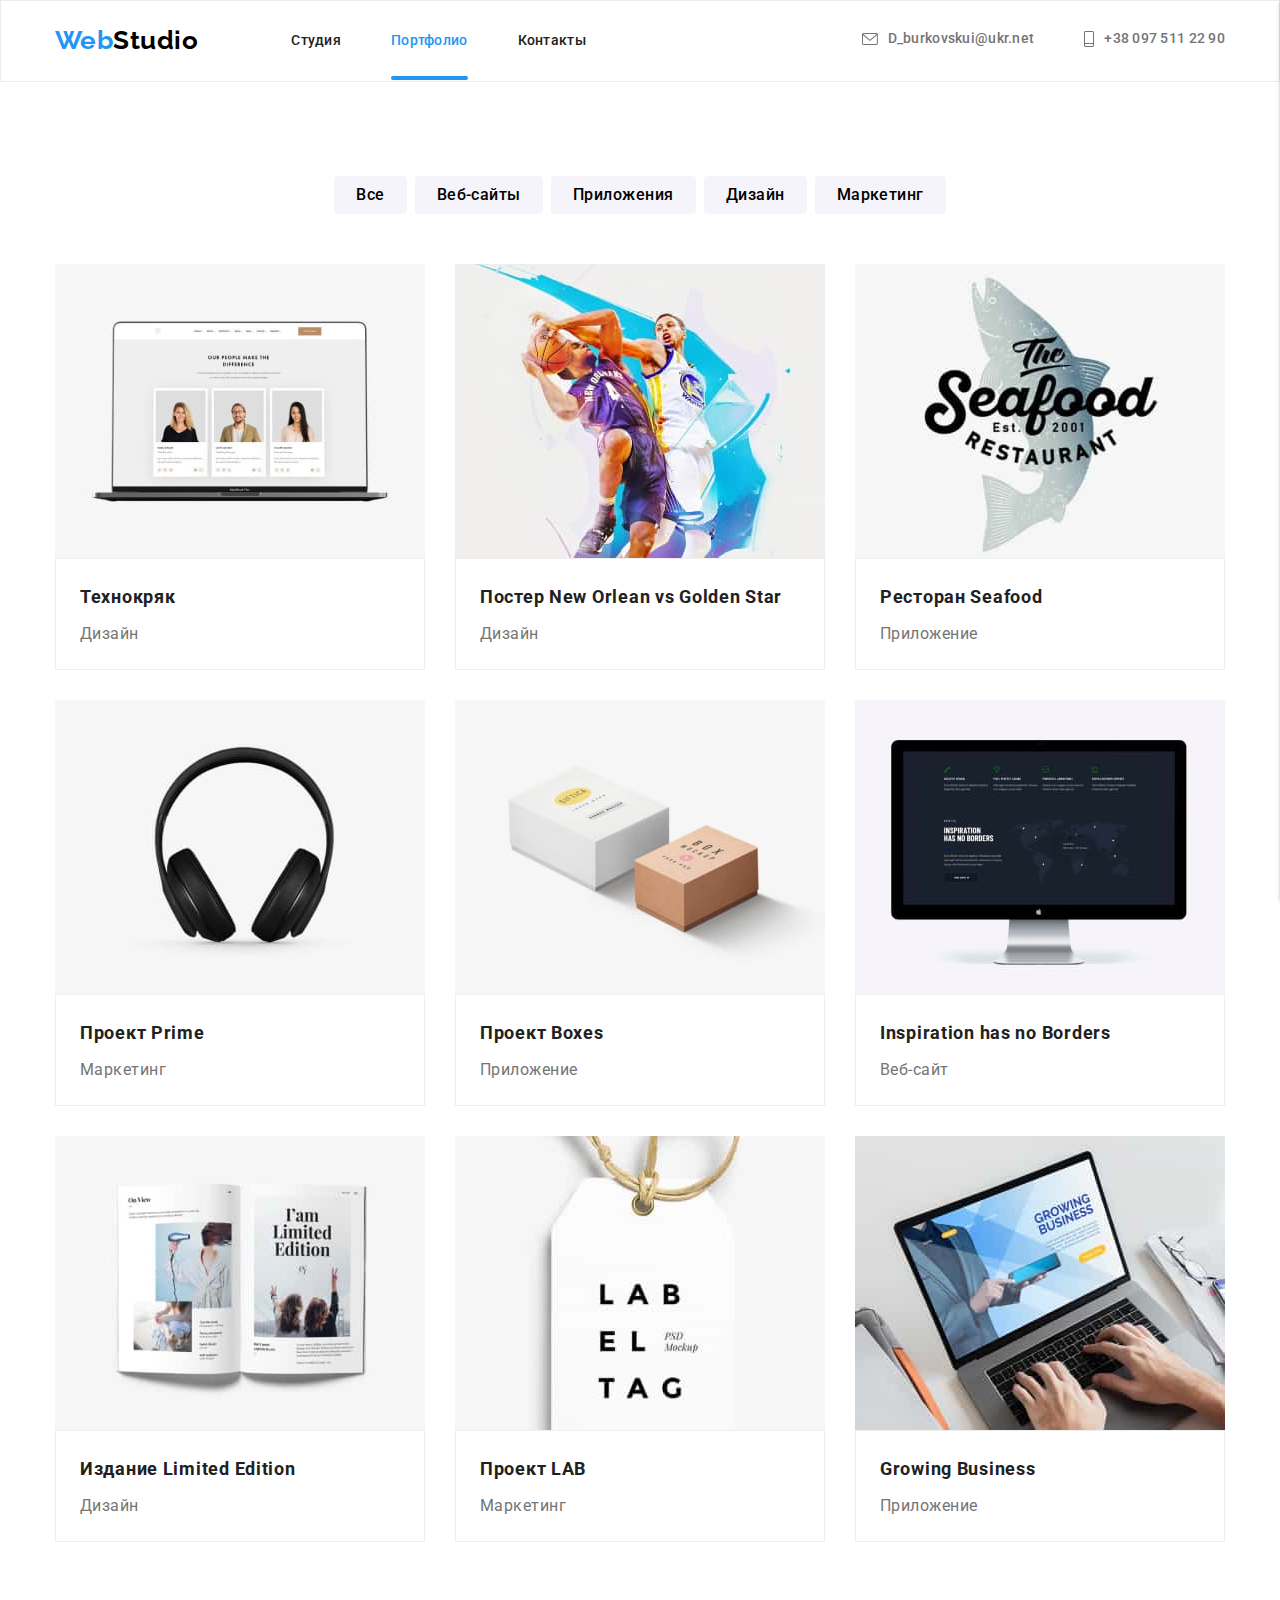
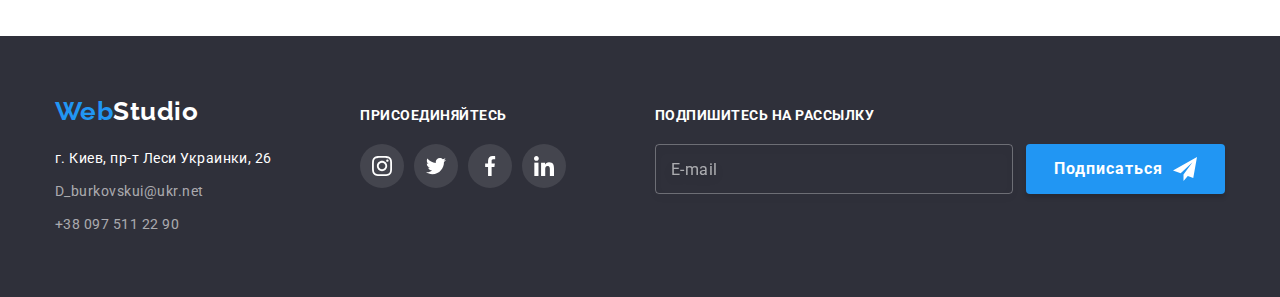
==== commit d681d520: "footer, header and all sections adapted" ====
--- a/portfolio.html
+++ b/portfolio.html
@@ -15,57 +15,92 @@
 
    <body>
 
-      <!-- Header -->
-
-      <header class="page-header">
-         <div class="container page-header__container">
-
-            <nav class="navigation">
-
-               <a href="./index.html" class="logo page-header__logo">Web<span class="logo--black-color">Studio</span></a>
-               <div class="header__navigation--wrap">
-
-                  <ul class="navigation__list">
-                     <li class="navigation__item">
-                        <a href="./index.html" class="navigation__link">Студия</a>
-                     </li>
-                     <li class="navigation__item">
-                        <a href="./portfolio.html" class="navigation__link navigation__link--current">Портфолио</a>
-                     </li>
-                     <li class="navigation__item">
-                        <a href="" class="navigation__link">Контакты</a>
-                     </li>
-                  </ul>
-               </div>
-            </nav>
-   <div class="header__contacts--wrap">
+   <!-- Header -->
+   
+   <header class="page-header">
+      <div class="container page-header__container">
+   
+         <nav class="navigation">
+   
+            <a href="./index.html" class="logo page-header__logo">Web<span class="logo--black-color">Studio</span></a>
+   
+            <div class="header__navigation--wrap">
+   
+               <ul class="navigation__list">
+                  <li class="navigation__item">
+                     <a href="./index.html"
+                        class="navigation__link navigation__link--pseudo-element">Студия</a>
+                  </li>
+                  <li class="navigation__item">
+                     <a href="./portfolio.html" class="navigation__link navigation__link--current navigation__link--pseudo-element">Портфолио</a>
+                  </li>
+                  <li class="navigation__item">
+                     <a href="" class="navigation__link navigation__link--pseudo-element">Контакты</a>
+                  </li>
+               </ul>
+            </div>
+         </nav>
+         <div class="header__contacts--wrap">
+            <ul class="contacts">
+               <li class="contacts__item">
+                  <a href="mailto:D_burkovskui@ukr.net" class="contacts__link">
+                     <svg class="contacts__icon--mail">
+                        <use href="./images/svg-icons/sprite.svg#icon-message"></use>
+                     </svg> D_burkovskui@ukr.net
+                  </a>
+               </li>
+               <li class="contacts__item">
+                  <a href="tel:+380975112290" class="contacts__link">
+                     <svg class="contacts__icon--phone">
+                        <use href="./images/svg-icons/sprite.svg#icon-phone"></use>
+                     </svg>+38 097 511 22 90
+                  </a>
+               </li>
+            </ul>
+         </div>
+   
+         <button type="button" class="mobile-menu--button" data-menu-button>
+            <svg class="contacts__icon--phone">
+               <use class="icon-menu" href="./images/svg-icons/sprite.svg#icon-menu-mobile"></use>
+               <use class="icon-close" href="./images/svg-icons/sprite.svg#icon-close-menu"></use>
+            </svg>
+         </button>
+   
+      </div>
+   </header>
+   
+   <div class="mobile-menu" data-menu>
+      <ul class="navigation__list">
+         <li class="navigation__item">
+            <a href="./index.html" class="navigation__link">Студия</a>
+         </li>
+         <li class="navigation__item">
+            <a href="./portfolio.html" class="navigation__link">Портфолио</a>
+         </li>
+         <li class="navigation__item">
+            <a href="" class="navigation__link">Контакты</a>
+         </li>
+      </ul>
+   
       <ul class="contacts">
          <li class="contacts__item">
             <a href="mailto:D_burkovskui@ukr.net" class="contacts__link">
-               <svg class="contacts__icon--mail">
-                  <use href="./images/svg-icons/sprite.svg#icon-message"></use>
-               </svg> D_burkovskui@ukr.net
+               D_burkovskui@ukr.net
             </a>
          </li>
          <li class="contacts__item">
             <a href="tel:+380975112290" class="contacts__link">
-               <svg class="contacts__icon--phone">
-                  <use href="./images/svg-icons/sprite.svg#icon-phone"></use>
-               </svg>+38 097 511 22 90
+               +38 097 511 22 90
             </a>
          </li>
+      </ul>
+      <ul class="mobile-menu__social-list mobile-menu__social-list-position">
+         <li class="mobile-menu__social-item"><a class="mobile-menu__social-link" href="">Instagram</a></li>
+         <li class="mobile-menu__social-item"><a class="mobile-menu__social-link" href="">Twitter</a></li>
+         <li class="mobile-menu__social-item"><a class="mobile-menu__social-link" href="">Facebook</a></li>
+         <li class="mobile-menu__social-item"><a class="mobile-menu__social-link" href="">LinkedIn</a></li>
       </ul>
    </div>
-
-   <button class="mobile-menu--button">
-      <svg class="mobile-menu--icon">
-         <use class="icon-menu" href="./images/svg-icons/sprite.svg#icon-menu-mobile"></use>
-         <use class="icon-close" href="./images/svg-icons/sprite.svg#icon-close-menu"></use>
-      </svg>+38 097 511 22 90
-   </button>
-
-</div>
-</header>
 
       <!-- Portfolio section -->
 
@@ -273,7 +308,7 @@
 
       <!-- Footer -->
 
-      <!-- <footer class="page-footer">
+      <footer class="page-footer">
          <div class="container page-footer__container">
 
             <div class="page-footer__address-part">
@@ -351,8 +386,8 @@
             </div>
 
          </div>
-      </footer> -->
-
+      </footer>
+      <script src="./js/menu.js"></script>
    </body>
 
 </html>--- a/css/main.min.css
+++ b/css/main.min.css
@@ -1,2 +1,2 @@
-html{box-sizing:border-box}*,*::before,*::after{box-sizing:inherit}html{line-height:1.15}body{margin:0}h1{font-size:2em;margin:0.67em 0}hr{box-sizing:content-box;height:0}pre{font-family:monospace, monospace;font-size:1em}a{-webkit-text-decoration-skip:objects}abbr[title]{text-decoration:underline dotted}b,strong{font-weight:bolder}code,kbd,samp{font-family:monospace, monospace;font-size:1em}small{font-size:80%}sub,sup{font-size:75%;line-height:0;position:relative;vertical-align:baseline}sub{bottom:-0.25em}sup{top:-0.5em}button,input,optgroup,select,textarea{font-family:inherit;font-size:100%;line-height:1.15;margin:0}button,select{text-transform:none}button,[type='reset'],[type='submit']{-webkit-appearance:button}button::-moz-focus-inner,[type='button']::-moz-focus-inner,[type='reset']::-moz-focus-inner,[type='submit']::-moz-focus-inner{border-style:none;padding:0}button:-moz-focusring,[type='button']:-moz-focusring,[type='reset']:-moz-focusring,[type='submit']:-moz-focusring{outline:1px dotted ButtonText}fieldset{padding:0.35em 0.75em 0.625em}legend{padding:0}progress{vertical-align:baseline}[type='number']::-webkit-inner-spin-button,[type='number']::-webkit-outer-spin-button{height:auto}[type='search']{-webkit-appearance:textfield;outline-offset:-2px}[type='search']::-webkit-search-cancel-button,[type='search']::-webkit-search-decoration{-webkit-appearance:none}::-webkit-file-upload-button{-webkit-appearance:button;font:inherit}details{display:block}summary{display:list-item}:root{--main-text-color: #212121;--auxiliary-text-color: #757575;--accent-text-color: #2196f3;--main-bg-color: #ffffff;--auxiliary-bg-color: #f5f4fa;--main-bg-section-color: #2f303a;--main-icon-color: #afb1b8;--logo-font: "Raleway", sans-serif;--main-text-font: "Roboto", sans-serif;--grid-item: 3;--animation: 250ms cubic-bezier(0.4, 0, 0.2, 1)}.container{width:100%;padding-left:15px;padding-right:15px;margin-left:auto;margin-right:auto}@media screen and (min-width: 480px){.container{max-width:480px}}@media screen and (min-width: 768px){.container{max-width:768px}}@media screen and (min-width: 1200px){.container{max-width:1200px}}html{box-sizing:border-box}*,*::after,*::before{box-sizing:inherit}body{background-color:var(--main-bg-color);font-family:var(--main-text-font);color:var(--main-text-color);letter-spacing:0.03em}img{display:block;max-width:100%}.list{list-style:none;padding-left:0;margin-bottom:0}.visually-hidden{position:absolute !important;clip:rect(1px 1px 1px 1px);clip:rect(1px, 1px, 1px, 1px);padding:0 !important;border:0 !important;height:1px !important;width:1px !important;overflow:hidden}.mobile-menu--button{width:40px;height:40px;background-color:transparent;border:none;position:relative;top:0;right:0;z-index:105;display:block}@media screen and (min-width: 768px){.mobile-menu--button{display:none}}.icon-close{display:none}.is-open .icon-close{display:block}.is-open .icon-menu{display:none}.contacts__icon--phone{width:40px;height:40px}.mobile-menu{position:fixed;top:0;right:-100%;width:100%;height:100vh;display:flex;flex-direction:column;background:#ffffff;padding:48px 83px 48px 40px;box-shadow:0px 4px 8px rgba(0,0,0,0.04),0px 2px 4px rgba(0,0,0,0.08),0px 1px 3px rgba(0,0,0,0.16);transition:right 0.5s}.mobile-menu.is-open{right:0}.mobile-menu .navigation__list{flex-direction:column}.mobile-menu .navigation__item:not(:last-child){margin-bottom:32px}.mobile-menu .navigation__link{font-size:40px;line-height:1.18}.mobile-menu__social-list{padding-bottom:0;margin:0;list-style:none}.mobile-menu__social-list-position{display:flex;align-items:flex-end}.logo{font-family:var(--logo-font);font-weight:700;font-size:26px;line-height:1.19;color:var(--accent-text-color);text-decoration:none}.button{font-size:16px;text-align:center;cursor:pointer;border:0;border-radius:4px;transition:color var(--animation),background-color var(--animation),box-shadow var(--animation)}.section-title{font-weight:700;font-size:36px;line-height:1.16;text-align:center;margin:0}.subtitle{font-weight:700;font-size:14px;line-height:1.14;text-transform:uppercase;color:var(--main-bg-color);margin:0}.socials{display:flex;list-style:none;padding-left:0;margin:0}.socials__item:not(:last-child){margin-right:10px}.socials__icon{width:20px;height:20px;fill:var(--main-icon-color)}.socials__link{display:flex;justify-content:center;align-items:center;width:44px;height:44px;background-color:var(--main-bg-color);border-radius:50%;transition:background-color var(--animation)}.socials__link:hover,.socials__link:focus{background-color:var(--accent-text-color)}.socials__link:hover .socials__icon,.socials__link:focus .socials__icon{fill:var(--main-bg-color)}.socials__link .socials__icon{transition:fill var(--animation)}.modal__backdrop{position:fixed;top:0;left:0;width:100%;height:100%;background-color:rgba(0,0,0,0.2);z-index:100;opacity:1;transition:opacity 500ms ease-out 200ms}.modal__backdrop.is-hidden{opacity:0;pointer-events:none;visibility:hidden}.modal{position:absolute;top:50%;left:50%;transform:translate(-50%, -50%) scale(1);width:100%;max-width:528px;min-height:581px;background:var(--main-bg-color);box-shadow:0px 1px 3px rgba(0,0,0,0.12),0px 1px 1px rgba(0,0,0,0.14),0px 2px 1px rgba(0,0,0,0.2);border-radius:4px;transition:transform 300ms ease-out 1ms}.is-hidden .modal{transform:translate(100%, 100%) scale(0.2)}.modal__close-button{position:absolute;top:8px;right:8px;display:flex;justify-content:center;align-items:center;width:30px;height:30px;background:var(--main-bg-color);border:1px solid rgba(0,0,0,0.1);border-radius:50%;cursor:pointer;transition:border-color var(--animation)}.modal__close-button:hover,.modal__close-button:focus{outline:none;border-color:var(--accent-text-color)}.modal__close-button:hover .modal__icon_exit,.modal__close-button:focus .modal__icon_exit{fill:var(--accent-text-color)}.modal__close-button .modal__icon_exit{width:18px;height:18px;transition:fill var(--animation)}.order-service-form{padding:40px}.form-group{margin-bottom:10px;position:relative;margin-top:4px}.order-service-form__title{font-weight:700;font-size:20px;line-height:1.15px;text-align:center;color:var(--main-text-color);margin:0;margin-bottom:12px}.order-service-form__label{font-weight:400;font-size:12px;line-height:1.17px;letter-spacing:0.01em;color:var(--auxiliary-text-color)}.modal__icon{position:absolute;top:50%;left:12px;width:18px;height:18px;transform:translateY(-50%);transition:fill var(--animation)}.order-service-form__input{width:100%;border:0;border:1px solid rgba(33,33,33,0.2);border-radius:4px;height:40px;padding:0 42px;transition:border-color var(--animation)}.order-service-form__input:focus+.modal__icon,.order-service-form__input:not(:placeholder-shown)+.modal__icon{fill:var(--accent-text-color)}.order-service-form__input:not(:placeholder-shown){border-color:var(--accent-text-color)}.order-service-form__input:focus{outline:none;border-color:var(--accent-text-color)}.order-service-form__feedback{width:100%;resize:none;border:1px solid rgba(33,33,33,0.2);border-radius:4px;margin-top:4px;padding:12px 16px 0;transition:border-color var(--animation)}.order-service-form__feedback::placeholder{font-weight:400;font-size:14px;line-height:1.14px;letter-spacing:0.01em;color:rgba(117,117,117,0.5)}.order-service-form__feedback:not(:placeholder-shown){border-color:var(--accent-text-color)}.order-service-form__feedback:focus{outline:none;border-color:var(--accent-text-color)}.submit-button{background-color:var(--accent-text-color);color:var(--main-bg-color);font-weight:700;line-height:1.88;letter-spacing:0.06em;box-shadow:0px 4px 4px rgba(0,0,0,0.15);padding:10px 55px;margin-top:30px;display:flex;margin-right:auto;margin-left:auto}.submit-button:focus,.submit-button:hover{background-color:var(--auxiliary-bg-color);color:var(--main-text-color)}.check{margin-top:20px;display:flex;justify-content:center;align-items:center;font-weight:400;font-size:14px;line-height:1.7;color:var(--auxiliary-text-color)}.modal__link--checkbox{font-weight:400;font-size:14px;line-height:1.71;text-decoration-line:underline;color:var(--accent-text-color);margin-left:3px}.check__input{position:absolute;width:1px;height:1px;margin:-1px;border:0;padding:0;clip:rect(0 0 0 0);overflow:hidden}.check__input:checked+.check__box{background-color:var(--accent-text-color);background-image:url(../images/svg-icons/icons/on.svg);background-repeat:no-repeat;background-size:cover;background-origin:border-box;border-color:var(--accent-text-color)}.check__box{display:inline-block;width:16px;height:15px;background-color:var(--main-bg-color);border:2px solid var(--main-text-color);border-radius:4px;margin-right:9px;cursor:pointer}.subscribes-form{margin-top:20px;display:flex;justify-content:space-between}.subscribes-form__button{font-weight:700;line-height:1.86;display:flex;align-items:center;justify-content:center;letter-spacing:0.06em;color:var(--main-bg-color);background-color:var(--accent-text-color);box-shadow:0px 4px 4px rgba(0,0,0,0.15);width:200px;height:50px;transition:color var(--animation),background-color var(--animation)}.subscribes-form__button:hover .submit__icon,.subscribes-form__button:focus .submit__icon{fill:currentColor}.subscribes-form__button:hover,.subscribes-form__button:focus{background-color:var(--auxiliary-bg-color);color:var(--main-text-color)}.subscribes-form__button .submit__icon{transition:fill var(--animation)}.submit__icon{width:24px;height:24px;fill:var(--main-bg-color)}.submit__icon--append{margin-left:10px}.subscribes-form__input{width:358px;height:50px;background-color:transparent;border:1px solid rgba(255,255,255,0.3);border-radius:4px;padding:15px;filter:drop-shadow(0px 4px 4px rgba(0,0,0,0.15));color:var(--main-bg-color)}.subscribes-form__input:-webkit-autofill,.subscribes-form__input:-webkit-autofill:hover,.subscribes-form__input:-webkit-autofill:focus{-webkit-text-fill-color:var(--main-bg-color);-webkit-box-shadow:0 0 0px 1000px var(--main-bg-section-color) inset}.subscribes-form__input::placeholder{font-weight:400;font-size:16px;line-height:1.25;letter-spacing:0.03em;color:rgba(255,255,255,0.6)}.filter-list{display:flex;justify-content:start;list-style:none;padding-left:0;margin:0;margin-bottom:40px}@media screen and (min-width: 768px){.filter-list{margin-bottom:30px;justify-content:center}}@media screen and (max-width: 767.98px){.filter-list{flex-wrap:wrap}}@media screen and (min-width: 1200px){.filter-list{margin-bottom:50px}}@media screen and (max-width: 767.98px){.filter-list__item{margin-bottom:15px}.filter-list__item:nth-last-child(-n+2){margin-bottom:0}}.filter-list__item:not(:last-child){margin-right:8px}.filter-list__button{font-size:16px;background-color:var(--auxiliary-bg-color);font-weight:500;line-height:1.63;letter-spacing:0.03em;padding:6px 22px}.filter-list__button:hover,.filter-list__button:focus{background-color:var(--accent-text-color);color:var(--main-bg-color);box-shadow:0px 3px 1px rgba(0,0,0,0.1),0px 1px 2px rgba(0,0,0,0.08),0px 2px 2px rgba(0,0,0,0.12)}.product__link{display:inline-block;cursor:pointer;transition:box-shadow var(--animation);text-decoration:none}.product__link:hover,.product__link:focus{box-sizing:border-box;box-shadow:0px 1px 1px rgba(0,0,0,0.12),0px 4px 4px rgba(0,0,0,0.06),1px 4px 6px rgba(0,0,0,0.16)}.product__link:hover .product__description,.product__link:focus .product__description{background-color:rgba(33,150,243,0.9);opacity:1;transform:translate(0, 0)}.thumb--overfolw-hidden{overflow:hidden}.product__description{position:absolute;top:0;left:0;transform:translate(0, 100%);opacity:0;width:100%;height:100%;padding:63px 24px;transition:transform var(--animation),opacity var(--animation),background-color var(--animation)}.product__text{font-weight:400;font-size:18px;line-height:1.5;color:var(--main-bg-color);margin:0}.product__meta{background-color:var(--main-bg-color);border:1px solid #eeeeee;padding:20px 24px}.product__name{font-weight:700;font-size:18px;line-height:2;letter-spacing:0.06em;color:var(--main-text-color);margin:0}.product__field{font-weight:400;font-size:16px;line-height:1.88;margin:0;margin-top:4px;color:var(--auxiliary-text-color)}.grid{display:flex;flex-wrap:wrap;padding:0;margin-left:-30px;margin-top:-30px}.grid-item{flex-basis:calc((100% - 30px * var(--grid-item)) / var(--grid-item));margin-left:30px;margin-top:30px}.section{padding-bottom:60px}@media screen and (min-width: 1200px){.section{padding-bottom:94px}}.page-header{padding-top:24px;padding-bottom:25px;border:1px solid #ececec}.page-header__container{display:flex;justify-content:flex-end;align-items:center}.page-header__logo{margin-right:93px}.logo--black-color{color:#000000}.logo--inverse{color:var(--main-bg-color)}.navigation__list{display:inline-flex;list-style:none;padding-left:0;margin:0}.navigation__item:not(:last-child){margin-right:50px}.navigation__link{font-weight:500;font-size:14px;line-height:1.14;letter-spacing:0.02em;color:var(--main-text-color);position:relative;text-decoration:none;transition:color var(--animation)}.navigation__link:hover,.navigation__link:focus{color:var(--accent-text-color)}.navigation__link--pseudo-element::after{content:"";width:100%;height:4px;border-radius:2px;background-color:var(--accent-text-color);position:absolute;bottom:-35px;left:0;opacity:0;transition:opacity var(--animation)}.navigation__link--pseudo-element:hover::after,.navigation__link--pseudo-element:focus::after{opacity:1}.navigation__link--pseudo-element:hover,.navigation__link--pseudo-element:focus{color:var(--accent-text-color)}.navigation__link--current{color:var(--accent-text-color);position:relative}.navigation__link--current::after{content:"";width:100%;height:4px;border-radius:2px;background-color:var(--accent-text-color);position:absolute;bottom:-35px;left:0;opacity:1}.navigation{display:flex;align-items:center;margin-right:auto}@media screen and (max-width: 767.98px){.header__navigation--wrap{display:none}}.contacts{display:inline-flex;list-style:none;padding-left:0;margin:0}@media screen and (min-width: 768px) and (max-width: 1199.98px){.contacts__item:not(:last-child){margin-bottom:10px}}@media screen and (min-width: 1200px){.contacts__item:not(:last-child){margin-right:50px}}.contacts__link{display:flex;align-items:center;font-weight:500;font-size:14px;line-height:1.14;letter-spacing:0.02em;color:var(--auxiliary-text-color);transition:color var(--animation);text-decoration:none}.contacts__link:hover,.contacts__link:focus{color:var(--accent-text-color)}.contacts__link:hover .contacts__icon--phone,.contacts__link:focus .contacts__icon--phone,.contacts__link:hover .contacts__icon--mail,.contacts__link:focus .contacts__icon--mail{fill:var(--accent-text-color)}.contacts__link .contacts__icon--mail{width:16px;height:12px;margin-right:10px;fill:currentColor;transition:fill var(--animation)}.contacts__link .contacts__icon--phone{width:10px;height:16px;margin-right:10px;fill:currentColor;transition:fill var(--animation)}@media screen and (max-width: 767.98px){.header__contacts--wrap{display:none}}.hero{background-image:linear-gradient(to right, rgba(47,48,58,0.4), rgba(47,48,58,0.4)),url(../images/background-image.png);background-repeat:no-repeat;background-position:center;background-size:cover;background-color:#c4c4c4;padding-bottom:200px;padding-top:200px}.hero,.hero__content{margin-right:auto;margin-left:auto;text-align:center}.hero__content{max-width:696px}.hero__title{font-weight:900;font-size:44px;line-height:1.36;letter-spacing:0.06em;text-transform:uppercase;color:var(--main-bg-color);margin:0}.button__hero{font-size:16px;background-color:var(--accent-text-color);color:var(--main-bg-color);font-weight:700;line-height:1.88;letter-spacing:0.06em;box-shadow:0px 4px 4px rgba(0,0,0,0.15);padding:10px 32px;margin:30px auto 0}.button__hero:hover,.button__hero:focus{background-color:var(--auxiliary-bg-color);color:var(--main-text-color)}.advantages{padding-top:60px}@media screen and (min-width: 1200px){.advantages{padding-top:94px}}.advantages__title{font-weight:700;font-size:14px;line-height:1.14;text-transform:uppercase;margin:0}@media screen and (max-width: 767.98px){.advantages__title{text-align:center}}.advantages__grid-item{--grid-item: 1}@media screen and (min-width: 768px){.advantages__grid-item{--grid-item: 2}}@media screen and (min-width: 1200px){.advantages__grid-item{--grid-item: 4}}.advantages__text{font-weight:400;font-size:14px;line-height:1.71;color:var(--auxiliary-text-color);margin:0;margin-top:10px}.advantages__item::before{display:block;content:"";height:120px;margin-bottom:30px;background-color:var(--auxiliary-bg-color);background-repeat:no-repeat;background-position:center;border-radius:4px}.antenna-icon::before{background-image:url("../images/images-features-section/antenna.svg")}.clock-icon::before{background-image:url("../images/images-features-section/clock.svg")}.diagram-icon::before{background-image:url("../images/images-features-section/diagram.svg")}.astronaut-icon::before{background-image:url("../images/images-features-section/astronaut.svg")}.portfolio__title{margin-bottom:50px}.thumb{position:relative}.portfolio__description{position:absolute;bottom:0;left:0;width:100%;height:70px;background-color:rgba(47,48,58,0.8);display:flex;justify-content:center;align-items:center}.our-team{background-color:var(--auxiliary-bg-color);padding-top:60px}@media screen and (min-width: 1200px){.our-team{padding-top:94px}}.our-team__title{margin-bottom:30px}@media screen and (min-width: 1200px){.our-team__title{margin-bottom:50px}}.our-team__grid-item{--grid-item: 1}@media screen and (min-width: 768px){.our-team__grid-item{--grid-item: 2}}@media screen and (min-width: 1200px){.our-team__grid-item{--grid-item: 4}}.our-team__item{background:red;box-shadow:0px 1px 3px rgba(0,0,0,0.12),0px 1px 1px rgba(0,0,0,0.14),0px 2px 1px rgba(0,0,0,0.2);border-radius:0px 0px 4px 4px}.team-member__meta{padding-bottom:30px;padding-top:30px}.team-member__name{font-weight:500;font-size:16px;line-height:1.19;text-align:center;padding-bottom:10px;margin:0}.team-member__profession{font-weight:400;font-size:16px;line-height:1.19;text-align:center;color:var(--auxiliary-text-color);padding-bottom:16px;margin:0}.our-team__socials{justify-content:center}.regular-customers__grid-item{--grid-item: 2}@media screen and (min-width: 768px){.regular-customers__grid-item{--grid-item: 3}}@media screen and (min-width: 1200px){.regular-customers__grid-item{--grid-item: 6}}.regular-customers__title{padding-top:60px;margin-bottom:30px}@media screen and (min-width: 1200px){.regular-customers__title{padding-top:94px;margin-bottom:50px}}.regular-customers__list{list-style:none;padding-left:0;margin-bottom:0}.regular-customers__list li:nth-child(1) svg{width:45px;height:50px}.regular-customers__list li:nth-child(2) svg{width:40px;height:52px}.regular-customers__list li:nth-child(3) svg{width:41px;height:43px}.regular-customers__list li:nth-child(4) svg{width:80px;height:42px}.regular-customers__list li:nth-child(5) svg{width:59px;height:47px}.regular-customers__list li:nth-child(6) svg{width:88px;height:46px}.regular-customers__link{display:flex;justify-content:center;align-items:center;height:90px;fill:var(--main-icon-color);background-color:var(--main-bg-color);border:1px solid var(--main-icon-color);border-radius:4px;transition:fill var(--animation),border var(--animation)}.regular-customers__link:hover,.regular-customers__link:focus{--main-icon-color: var(--accent-text-color)}.page-footer__address-part,.page-footer__socials-part{flex-basis:calc((50% - 45px) / 2)}.page-footer__form-part{flex-basis:calc(50% - 15px)}.page-footer{background-color:var(--main-bg-section-color)}.page-footer__container{display:flex;justify-content:space-between;align-items:baseline}.page-footer__logo{display:inline-block;padding-top:60px;padding-bottom:20px}.address__link{font-style:normal;font-weight:400;font-size:14px;line-height:1.71;color:rgba(255,255,255,0.6);text-decoration:none;transition:color var(--animation)}.address__link:hover,.address__link:focus,.address__link:hover,.address__link:focus{color:var(--accent-text-color)}.address__link--white-color{color:var(--main-bg-color)}.address__list{padding-bottom:57px;list-style:none;padding-left:0;margin:0}.address__item:not(:first-child){margin-top:9px}.page-footer__socials{margin-top:20px}.socials__icon--notfillchange{fill:var(--main-bg-color)}.socials__link--bgcgrey{background-color:rgba(255,255,255,0.1)}.socials__link--bgcgrey:hover,.socials__link--bgcgrey:focus{background-color:var(--accent-text-color)}.portfolio-page{padding-top:60px}@media screen and (min-width: 1200px){.portfolio-page{padding-top:94px}}.product-list{list-style:none;padding-left:0;margin-bottom:0}.portfolio-page__item{--grid-item: 1}@media screen and (min-width: 768px){.portfolio-page__item{--grid-item: 2}}@media screen and (min-width: 1200px){.portfolio-page__item{--grid-item: 3}}
+html{box-sizing:border-box}*,*::before,*::after{box-sizing:inherit}html{line-height:1.15}body{margin:0}h1{font-size:2em;margin:0.67em 0}hr{box-sizing:content-box;height:0}pre{font-family:monospace, monospace;font-size:1em}a{-webkit-text-decoration-skip:objects}abbr[title]{text-decoration:underline dotted}b,strong{font-weight:bolder}code,kbd,samp{font-family:monospace, monospace;font-size:1em}small{font-size:80%}sub,sup{font-size:75%;line-height:0;position:relative;vertical-align:baseline}sub{bottom:-0.25em}sup{top:-0.5em}button,input,optgroup,select,textarea{font-family:inherit;font-size:100%;line-height:1.15;margin:0}button,select{text-transform:none}button,[type='reset'],[type='submit']{-webkit-appearance:button}button::-moz-focus-inner,[type='button']::-moz-focus-inner,[type='reset']::-moz-focus-inner,[type='submit']::-moz-focus-inner{border-style:none;padding:0}button:-moz-focusring,[type='button']:-moz-focusring,[type='reset']:-moz-focusring,[type='submit']:-moz-focusring{outline:1px dotted ButtonText}fieldset{padding:0.35em 0.75em 0.625em}legend{padding:0}progress{vertical-align:baseline}[type='number']::-webkit-inner-spin-button,[type='number']::-webkit-outer-spin-button{height:auto}[type='search']{-webkit-appearance:textfield;outline-offset:-2px}[type='search']::-webkit-search-cancel-button,[type='search']::-webkit-search-decoration{-webkit-appearance:none}::-webkit-file-upload-button{-webkit-appearance:button;font:inherit}details{display:block}summary{display:list-item}:root{--main-text-color: #212121;--auxiliary-text-color: #757575;--accent-text-color: #2196f3;--main-bg-color: #ffffff;--auxiliary-bg-color: #f5f4fa;--main-bg-section-color: #2f303a;--main-icon-color: #afb1b8;--logo-font: "Raleway", sans-serif;--main-text-font: "Roboto", sans-serif;--grid-item: 3;--animation: 2500ms cubic-bezier(0.4, 0, 0.2, 1)}.container{width:100%;padding-left:15px;padding-right:15px;margin-left:auto;margin-right:auto}@media screen and (min-width: 480px){.container{max-width:480px}}@media screen and (min-width: 768px){.container{max-width:768px}}@media screen and (min-width: 1200px){.container{max-width:1200px}}html{box-sizing:border-box}*,*::after,*::before{box-sizing:inherit}body{background-color:var(--main-bg-color);font-family:var(--main-text-font);color:var(--main-text-color);letter-spacing:0.03em}img{display:block;max-width:100%}.list{list-style:none;padding-left:0;margin-bottom:0}.visually-hidden{position:absolute !important;clip:rect(1px 1px 1px 1px);clip:rect(1px, 1px, 1px, 1px);padding:0 !important;border:0 !important;height:1px !important;width:1px !important;overflow:hidden}.mobile-menu--button{width:40px;height:40px;background-color:transparent;border:none;position:relative;top:0;right:0;z-index:105;display:block}@media screen and (min-width: 768px){.mobile-menu--button{display:none}}.icon-close{display:none}.is-open .icon-close{display:block}.is-open .icon-menu{display:none}.contacts__icon--phone{width:40px;height:40px}.mobile-menu{position:fixed;top:0;right:-100%;width:100%;height:100vh;z-index:100;display:flex;flex-direction:column;background:#ffffff;padding:48px 83px 48px 40px;box-shadow:0px 4px 8px rgba(0,0,0,0.04),0px 2px 4px rgba(0,0,0,0.08),0px 1px 3px rgba(0,0,0,0.16);transition:right 0.5s}.mobile-menu.is-open{right:0}.mobile-menu .navigation__list{flex-direction:column}.mobile-menu .navigation__item:not(:last-child){margin-bottom:32px}.mobile-menu .navigation__link{font-size:40px;line-height:1.18}.mobile-menu__social-list{padding-bottom:0;margin:0;list-style:none}.mobile-menu__social-list-position{display:flex;align-items:flex-end}.logo{font-family:var(--logo-font);font-weight:700;font-size:24px;line-height:1.16;color:var(--accent-text-color);text-decoration:none}@media screen and (min-width: 1200px){.logo{font-size:26px;line-height:1.19}}.button{font-size:16px;text-align:center;cursor:pointer;border:0;border-radius:4px;transition:color var(--animation),background-color var(--animation),box-shadow var(--animation)}.section-title{font-weight:700;font-size:28px;line-height:1.18;text-align:center;margin:0}@media screen and (min-width: 1200px){.section-title{font-size:36px;line-height:1.16}}.subtitle{font-weight:700;font-size:14px;line-height:1.14;text-transform:uppercase;color:var(--main-bg-color);margin:0}.socials{display:flex;list-style:none;padding-left:0;margin:0}.socials__item:not(:last-child){margin-right:10px}.socials__icon{width:20px;height:20px;fill:var(--main-icon-color)}.socials__link{display:flex;justify-content:center;align-items:center;width:44px;height:44px;background-color:var(--main-bg-color);border-radius:50%;transition:background-color var(--animation)}.socials__link:hover,.socials__link:focus{background-color:var(--accent-text-color)}.socials__link:hover .socials__icon,.socials__link:focus .socials__icon{fill:var(--main-bg-color)}.socials__link .socials__icon{transition:fill var(--animation)}.modal__backdrop{position:fixed;top:0;left:0;width:100%;height:100%;padding:94px 15px;background-color:rgba(0,0,0,0.2);z-index:100;opacity:1;transition:opacity 500ms ease-out 200ms}.modal__backdrop.is-hidden{opacity:0;pointer-events:none;visibility:hidden}.modal{position:absolute;top:50%;left:50%;transform:translate(-50%, -50%) scale(1);width:100%;max-width:528px;min-height:581px;background:var(--main-bg-color);box-shadow:0px 1px 3px rgba(0,0,0,0.12),0px 1px 1px rgba(0,0,0,0.14),0px 2px 1px rgba(0,0,0,0.2);border-radius:4px;transition:transform 300ms ease-out 1ms}.is-hidden .modal{transform:translate(100%, 100%) scale(0.2)}.modal__close-button{position:absolute;top:8px;right:8px;display:flex;justify-content:center;align-items:center;width:30px;height:30px;background:var(--main-bg-color);border:1px solid rgba(0,0,0,0.1);border-radius:50%;cursor:pointer;transition:border-color var(--animation)}.modal__close-button:hover,.modal__close-button:focus{outline:none;border-color:var(--accent-text-color)}.modal__close-button:hover .modal__icon_exit,.modal__close-button:focus .modal__icon_exit{fill:var(--accent-text-color)}.modal__close-button .modal__icon_exit{width:18px;height:18px;transition:fill var(--animation)}.order-service-form{padding:40px}.form-group{margin-bottom:10px;position:relative;margin-top:4px}.order-service-form__title{font-weight:700;font-size:20px;line-height:1.5px;text-align:center;color:var(--main-text-color);margin:0;padding:0;margin-bottom:12px}@media screen and (min-width: 1200px){.order-service-form__title{line-height:1.15}}.order-service-form__label{font-weight:400;font-size:12px;line-height:1.17px;letter-spacing:0.01em;color:var(--auxiliary-text-color)}.modal__icon{position:absolute;top:50%;left:12px;width:18px;height:18px;transform:translateY(-50%);transition:fill var(--animation)}.order-service-form__input{width:100%;border:0;border:1px solid rgba(33,33,33,0.2);border-radius:4px;height:40px;padding:0 42px;transition:border-color var(--animation)}.order-service-form__input:focus+.modal__icon,.order-service-form__input:not(:placeholder-shown)+.modal__icon{fill:var(--accent-text-color)}.order-service-form__input:not(:placeholder-shown){border-color:var(--accent-text-color)}.order-service-form__input:focus{outline:none;border-color:var(--accent-text-color)}.order-service-form__feedback{width:100%;resize:none;border:1px solid rgba(33,33,33,0.2);border-radius:4px;margin-top:4px;padding:12px 16px 0;transition:border-color var(--animation)}.order-service-form__feedback::placeholder{font-weight:400;font-size:14px;line-height:1.14px;letter-spacing:0.01em;color:rgba(117,117,117,0.5)}.order-service-form__feedback:not(:placeholder-shown){border-color:var(--accent-text-color)}.order-service-form__feedback:focus{outline:none;border-color:var(--accent-text-color)}.submit-button{background-color:var(--accent-text-color);color:var(--main-bg-color);font-weight:700;line-height:1.88;letter-spacing:0.06em;box-shadow:0px 4px 4px rgba(0,0,0,0.15);padding:10px 55px;margin-top:30px;display:flex;margin-right:auto;margin-left:auto}.submit-button:focus,.submit-button:hover{background-color:var(--auxiliary-bg-color);color:var(--main-text-color)}.check{margin-top:20px;display:flex;justify-content:center;align-items:center;font-weight:400;font-size:14px;line-height:1.7;color:var(--auxiliary-text-color)}.modal__link--checkbox{font-weight:400;font-size:14px;line-height:1.71;text-decoration-line:underline;color:var(--accent-text-color);margin-left:3px}.check__input{position:absolute;width:1px;height:1px;margin:-1px;border:0;padding:0;clip:rect(0 0 0 0);overflow:hidden}.check__input:checked+.check__box{background-color:var(--accent-text-color);background-image:url(../images/svg-icons/icons/on.svg);background-repeat:no-repeat;background-size:cover;background-origin:border-box;border-color:var(--accent-text-color)}.check__box{display:inline-block;width:16px;height:15px;background-color:var(--main-bg-color);border:2px solid var(--main-text-color);border-radius:4px;margin-right:9px;cursor:pointer}.subscribes-form{margin-top:20px}@media screen and (min-width: 1200px){.subscribes-form{display:flex;justify-content:space-between}}.subscribes-form__button{font-weight:700;line-height:1.86;display:flex;align-items:center;justify-content:center;letter-spacing:0.06em;color:var(--main-bg-color);background-color:var(--accent-text-color);box-shadow:0px 4px 4px rgba(0,0,0,0.15);padding:10px 28px;transition:color var(--animation),background-color var(--animation)}@media screen and (min-width: 100px) and (max-width: 1199.98px){.subscribes-form__button{margin-left:auto;margin-right:auto}}.subscribes-form__button:hover .submit__icon,.subscribes-form__button:focus .submit__icon{fill:currentColor}.subscribes-form__button:hover,.subscribes-form__button:focus{background-color:var(--auxiliary-bg-color);color:var(--main-text-color)}.subscribes-form__button .submit__icon{transition:fill var(--animation)}.submit__icon{width:24px;height:24px;fill:var(--main-bg-color)}.submit__icon--append{margin-left:10px}.subscribes-form__input{width:100%;height:50px;background-color:transparent;border:1px solid rgba(255,255,255,0.3);border-radius:4px;padding:15px;filter:drop-shadow(0px 4px 4px rgba(0,0,0,0.15));color:var(--main-bg-color)}@media screen and (min-width: 768px){.subscribes-form__input{width:450px}}@media screen and (max-width: 1199.98px){.subscribes-form__input{margin-bottom:20px}}@media screen and (min-width: 1200px){.subscribes-form__input{width:358px}}.subscribes-form__input:-webkit-autofill,.subscribes-form__input:-webkit-autofill:hover,.subscribes-form__input:-webkit-autofill:focus{-webkit-text-fill-color:var(--main-bg-color);-webkit-box-shadow:0 0 0px 1000px var(--main-bg-section-color) inset}.subscribes-form__input::placeholder{font-weight:400;font-size:16px;line-height:1.25;letter-spacing:0.03em;color:rgba(255,255,255,0.6)}.filter-list{display:flex;justify-content:start;list-style:none;padding-left:0;margin:0;margin-bottom:40px}@media screen and (min-width: 768px){.filter-list{margin-bottom:30px;justify-content:center}}@media screen and (max-width: 767.98px){.filter-list{flex-wrap:wrap}}@media screen and (min-width: 1200px){.filter-list{margin-bottom:50px}}@media screen and (max-width: 767.98px){.filter-list__item{margin-bottom:15px}.filter-list__item:nth-last-child(-n+2){margin-bottom:0}}.filter-list__item:not(:last-child){margin-right:8px}.filter-list__button{font-size:16px;background-color:var(--auxiliary-bg-color);font-weight:500;line-height:1.63;letter-spacing:0.03em;padding:6px 22px}.filter-list__button:hover,.filter-list__button:focus{background-color:var(--accent-text-color);color:var(--main-bg-color);box-shadow:0px 3px 1px rgba(0,0,0,0.1),0px 1px 2px rgba(0,0,0,0.08),0px 2px 2px rgba(0,0,0,0.12)}.product__link{display:inline-block;cursor:pointer;transition:box-shadow var(--animation);text-decoration:none}.product__link:hover,.product__link:focus{box-sizing:border-box;box-shadow:0px 1px 1px rgba(0,0,0,0.12),0px 4px 4px rgba(0,0,0,0.06),1px 4px 6px rgba(0,0,0,0.16)}.product__link:hover .product__description,.product__link:focus .product__description{background-color:rgba(33,150,243,0.9);opacity:1;transform:translate(0, 0)}.thumb--overfolw-hidden{overflow:hidden}.product__description{position:absolute;top:0;left:0;transform:translate(0, 100%);opacity:0;width:100%;height:100%;padding:63px 24px;transition:transform var(--animation),opacity var(--animation),background-color var(--animation)}.product__text{font-weight:400;font-size:18px;line-height:1.5;color:var(--main-bg-color);margin:0}.product__meta{background-color:var(--main-bg-color);border:1px solid #eeeeee;padding:20px 24px}.product__name{font-weight:700;font-size:18px;line-height:2;letter-spacing:0.04em;color:var(--main-text-color);margin:0}.product__field{font-weight:400;font-size:16px;line-height:1.88;margin:0;margin-top:4px;color:var(--auxiliary-text-color)}.grid{display:flex;flex-wrap:wrap;padding:0;margin-left:-30px;margin-top:-30px}.grid-item{flex-basis:calc((100% - 30px * var(--grid-item)) / var(--grid-item));margin-left:30px;margin-top:30px}.section{padding-bottom:60px}@media screen and (min-width: 1200px){.section{padding-bottom:94px}}.page-header{padding-top:16px;padding-bottom:16px;border:1px solid #ececec}@media screen and (max-width: 1199.98px){.page-header{padding:0}}@media screen and (min-width: 1200px){.page-header{padding-top:24px;padding-bottom:25px;border:1px solid #ececec}}.page-header__container{display:flex;justify-content:flex-end;align-items:center}@media screen and (max-width: 767.98px){.page-header__container{justify-content:space-between}}@media screen and (min-width: 768px) and (max-width: 1199.98px){.page-header__logo{margin-right:88px}}@media screen and (min-width: 1200px){.page-header__logo{margin-right:93px}}.logo--black-color{color:#000000}.logo--inverse{color:var(--main-bg-color)}.navigation__list{display:inline-flex;list-style:none;padding-left:0;margin:0}.navigation__item:not(:last-child){margin-right:50px}.navigation__link{font-weight:500;font-size:14px;line-height:1.14;letter-spacing:0.02em;color:var(--main-text-color);position:relative;text-decoration:none;transition:color var(--animation)}.navigation__link:hover,.navigation__link:focus{color:var(--accent-text-color)}.navigation__link--pseudo-element::after{content:"";width:100%;height:4px;border-radius:2px;background-color:var(--accent-text-color);position:absolute;bottom:-32px;left:0;opacity:0;transition:opacity var(--animation)}.navigation__link--pseudo-element:hover::after,.navigation__link--pseudo-element:focus::after{opacity:1}.navigation__link--pseudo-element:hover,.navigation__link--pseudo-element:focus{color:var(--accent-text-color)}.navigation__link--current{color:var(--accent-text-color);position:relative}.navigation__link--current::after{content:"";width:100%;height:4px;border-radius:2px;background-color:var(--accent-text-color);position:absolute;bottom:-32px;left:0;opacity:1}.navigation{display:flex;align-items:center;margin-right:auto}@media screen and (max-width: 767.98px){.header__navigation--wrap{display:none}}.contacts{display:inline-flex;list-style:none;padding:0;margin:0}@media screen and (max-width: 1199.98px){.contacts{flex-direction:column;margin-left:auto;padding-top:21px;padding-bottom:21px}}@media screen and (min-width: 768px) and (max-width: 1199.98px){.contacts__item:not(:last-child){margin-bottom:10px}}@media screen and (min-width: 1200px){.contacts__item:not(:last-child){margin-right:50px}}.contacts__link{display:flex;align-items:center;font-weight:500;font-size:14px;line-height:1.14;letter-spacing:0.02em;color:var(--auxiliary-text-color);transition:color var(--animation);text-decoration:none}.contacts__link:hover,.contacts__link:focus{color:var(--accent-text-color)}.contacts__link:hover .contacts__icon--phone,.contacts__link:focus .contacts__icon--phone,.contacts__link:hover .contacts__icon--mail,.contacts__link:focus .contacts__icon--mail{fill:var(--accent-text-color)}.contacts__link .contacts__icon--mail{width:16px;height:12px;margin-right:10px;fill:currentColor;transition:fill var(--animation)}.contacts__link .contacts__icon--phone{width:10px;height:16px;margin-right:10px;fill:currentColor;transition:fill var(--animation)}@media screen and (max-width: 767.98px){.header__contacts--wrap{display:none}}.hero{background-image:linear-gradient(to right, rgba(47,48,58,0.4), rgba(47,48,58,0.4)),url(../images/background-image.png);background-repeat:no-repeat;background-position:center;background-size:cover;background-color:#c4c4c4;padding-bottom:118px;padding-top:118px}@media screen and (min-width: 1200px){.hero{padding-bottom:200px;padding-top:200px}}.hero,.hero__content{margin-right:auto;margin-left:auto;text-align:center}.hero__content{max-width:360px}@media screen and (min-width: 1200px){.hero__content{max-width:696px}}.hero__title{font-weight:900;text-transform:uppercase;color:var(--main-bg-color);margin:0;text-align:center;font-size:26px;line-height:1.62}@media screen and (min-width: 1200px){.hero__title{width:696px;font-size:44px;line-height:1.36}}.button__hero{font-size:16px;background-color:var(--accent-text-color);color:var(--main-bg-color);font-weight:700;line-height:1.88;letter-spacing:0.06em;box-shadow:0px 4px 4px rgba(0,0,0,0.15);padding:10px 32px;margin:30px auto 0}.button__hero:hover,.button__hero:focus{background-color:var(--auxiliary-bg-color);color:var(--main-text-color)}.advantages{padding-top:60px}@media screen and (min-width: 1200px){.advantages{padding-top:94px}}.advantages__title{font-weight:700;font-size:14px;line-height:1.14;text-transform:uppercase;margin:0}@media screen and (max-width: 767.98px){.advantages__title{text-align:center}}.advantages__grid-item{--grid-item: 1}@media screen and (min-width: 768px){.advantages__grid-item{--grid-item: 2}}@media screen and (min-width: 1200px){.advantages__grid-item{--grid-item: 4}}.advantages__text{font-weight:400;font-size:14px;line-height:1.71;color:var(--auxiliary-text-color);margin:0;margin-top:10px}.advantages__item::before{display:block;content:"";height:120px;margin-bottom:30px;background-color:var(--auxiliary-bg-color);background-repeat:no-repeat;background-position:center;border-radius:4px}.antenna-icon::before{background-image:url("../images/images-features-section/antenna.svg")}.clock-icon::before{background-image:url("../images/images-features-section/clock.svg")}.diagram-icon::before{background-image:url("../images/images-features-section/diagram.svg")}.astronaut-icon::before{background-image:url("../images/images-features-section/astronaut.svg")}@media screen and (max-width: 1199.98px){.portfolio{display:none}}.portfolio__title{margin-bottom:50px}.thumb{position:relative}.portfolio__description{position:absolute;bottom:0;left:0;width:100%;height:70px;background-color:rgba(47,48,58,0.8);display:flex;justify-content:center;align-items:center}.our-team{background-color:var(--auxiliary-bg-color);padding-top:60px}@media screen and (min-width: 1200px){.our-team{padding-top:94px}}.our-team__title{margin-bottom:30px}@media screen and (min-width: 1200px){.our-team__title{margin-bottom:50px}}.our-team__grid-item{--grid-item: 1}@media screen and (min-width: 768px){.our-team__grid-item{--grid-item: 2}}@media screen and (min-width: 1200px){.our-team__grid-item{--grid-item: 4}}.our-team__item{background:red;box-shadow:0px 1px 3px rgba(0,0,0,0.12),0px 1px 1px rgba(0,0,0,0.14),0px 2px 1px rgba(0,0,0,0.2);border-radius:0px 0px 4px 4px}.team-member__meta{padding-bottom:30px;padding-top:30px}.team-member__name{font-weight:500;font-size:16px;line-height:1.19;text-align:center;padding-bottom:10px;margin:0}.team-member__profession{font-weight:400;font-size:16px;line-height:1.19;text-align:center;color:var(--auxiliary-text-color);padding-bottom:16px;margin:0}.our-team__socials{justify-content:center}.regular-customers__grid-item{--grid-item: 2}@media screen and (min-width: 768px){.regular-customers__grid-item{--grid-item: 3}}@media screen and (min-width: 1200px){.regular-customers__grid-item{--grid-item: 6}}.regular-customers__title{padding-top:60px;margin-bottom:30px}@media screen and (min-width: 1200px){.regular-customers__title{padding-top:94px;margin-bottom:50px}}.regular-customers__list{list-style:none;padding-left:0;margin-bottom:0}.regular-customers__list li:nth-child(1) svg{width:45px;height:50px}.regular-customers__list li:nth-child(2) svg{width:40px;height:52px}.regular-customers__list li:nth-child(3) svg{width:41px;height:43px}.regular-customers__list li:nth-child(4) svg{width:80px;height:42px}.regular-customers__list li:nth-child(5) svg{width:59px;height:47px}.regular-customers__list li:nth-child(6) svg{width:88px;height:46px}.regular-customers__link{display:flex;justify-content:center;align-items:center;height:90px;fill:var(--main-icon-color);background-color:var(--main-bg-color);border:1px solid var(--main-icon-color);border-radius:4px;transition:fill var(--animation),border var(--animation)}.regular-customers__link:hover,.regular-customers__link:focus{--main-icon-color: var(--accent-text-color)}@media screen and (min-width: 768px) and (max-width: 1199.98px){.page-footer__address-part,.page-footer__socials-part{flex-basis:calc((100% - 40px) / 2)}}@media screen and (min-width: 768px) and (max-width: 1199.98px) and (min-width: 1200px){.page-footer__address-part,.page-footer__socials-part{flex-basis:calc((50% - 45px) / 2)}}.page-footer__form-part{width:100%}@media screen and (min-width: 1200px){.page-footer__form-part{flex-basis:calc(50% - 15px)}}.page-footer{background-color:var(--main-bg-section-color)}.page-footer__container{width:100%;align-items:baseline;padding-top:60px;padding-bottom:60px}@media screen and (max-width: 1199.98px){.page-footer__container{text-align:center}}@media screen and (min-width: 768px){.page-footer__container{display:flex;flex-wrap:wrap;justify-content:space-around}}@media screen and (min-width: 1200px){.page-footer__container{display:flex;justify-content:space-between}}.page-footer__logo{display:inline-block;margin-bottom:20px}.address__link{font-style:normal;font-weight:400;font-size:14px;line-height:1.71;color:rgba(255,255,255,0.6);text-decoration:none;transition:color var(--animation)}.address__link:hover,.address__link:focus,.address__link:hover,.address__link:focus{color:var(--accent-text-color)}.address__link--white-color{color:var(--main-bg-color)}.address__list{list-style:none;padding-left:0;margin:0}@media screen and (max-width: 1199.98px){.address__list{margin-bottom:60px}}.address__item:not(:first-child){margin-top:9px}.page-footer__socials{margin-top:20px;display:flex;justify-content:center}@media screen and (max-width: 767.98px){.page-footer__socials{margin-bottom:60px}}.socials__icon--notfillchange{fill:var(--main-bg-color)}.socials__link--bgcgrey{background-color:rgba(255,255,255,0.1)}.socials__link--bgcgrey:hover,.socials__link--bgcgrey:focus{background-color:var(--accent-text-color)}.portfolio-page{padding-top:60px}@media screen and (min-width: 1200px){.portfolio-page{padding-top:94px}}.product-list{list-style:none;padding-left:0;margin-bottom:0}.portfolio-page__item{--grid-item: 1}@media screen and (min-width: 768px){.portfolio-page__item{--grid-item: 2}}@media screen and (min-width: 1200px){.portfolio-page__item{--grid-item: 3}}
 /*# sourceMappingURL=main.min.css.map */